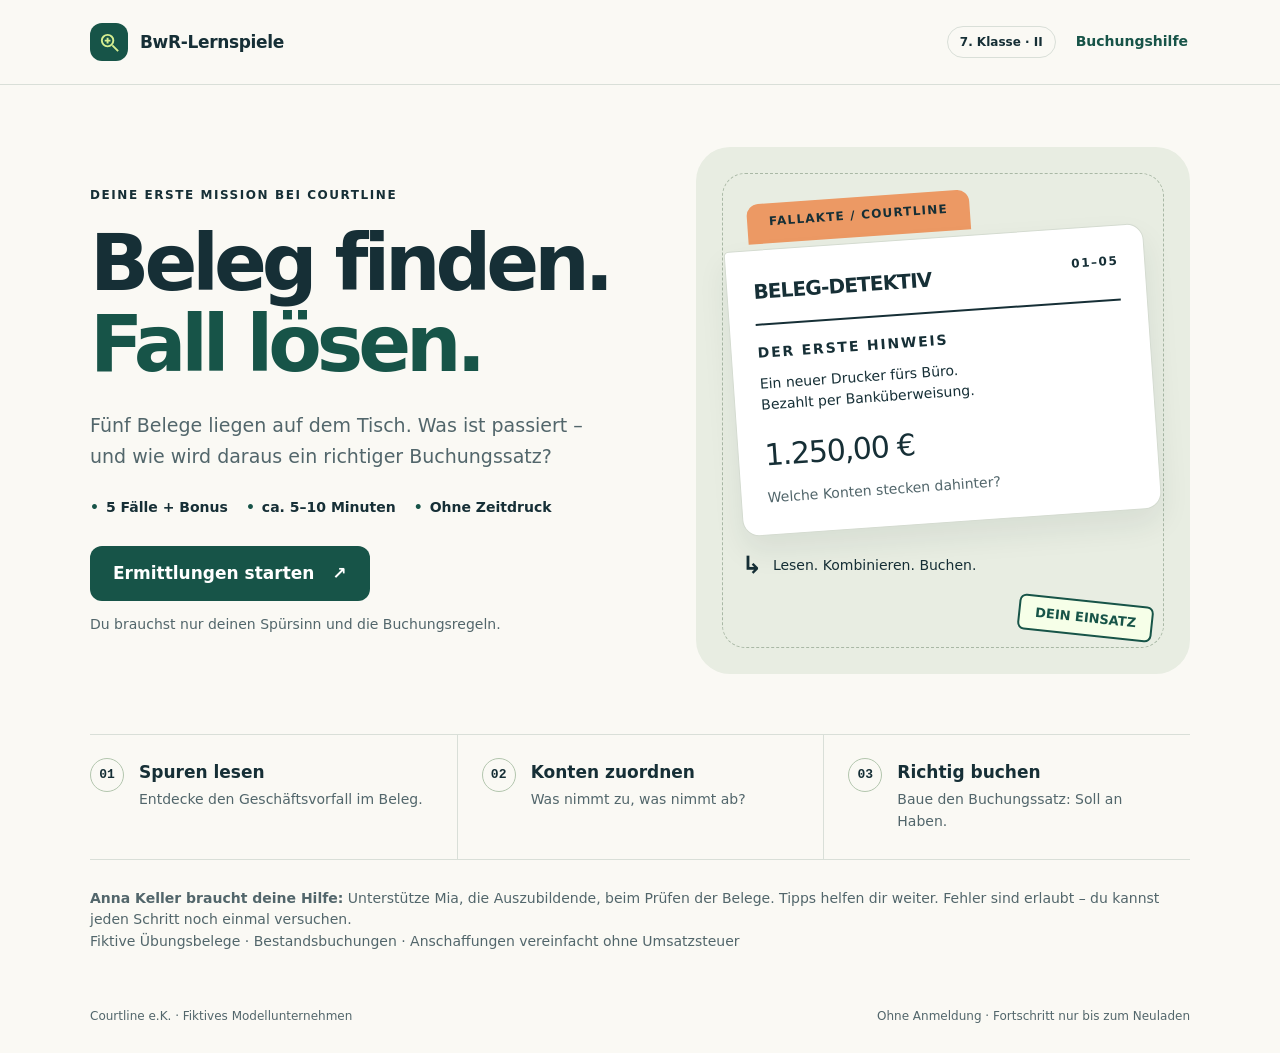
==== index.html @ 63e060c1 "Beleg-Detektiv: erstes interaktives Lernspiel ergänzen Fünf beleggestützte Bestandsbuchungen für BwR" ====
<!doctype html>
<html lang="de">
<head>
<meta charset="utf-8"><meta name="viewport" content="width=device-width, initial-scale=1">
<meta name="description" content="Beleg-Detektiv: ein interaktives Lernspiel zu Belegen und Bestandsbuchungen für BwR 7 (II).">
<title>Beleg-Detektiv · BwR-Lernspiele</title>
<style>
:root{--ink:#162f36;--muted:#52666b;--paper:#faf9f4;--line:#d9dfd8;--green:#175448;--lime:#d7ef91;--orange:#ec9964;--white:#fff;--red:#9d3528;--radius:22px}
*{box-sizing:border-box}body{margin:0;background:var(--paper);color:var(--ink);font:17px/1.55 system-ui,-apple-system,BlinkMacSystemFont,"Segoe UI",sans-serif}button,input,select{font:inherit}button,a,input,select,summary{touch-action:manipulation}button{cursor:pointer}button:disabled{cursor:default}a{color:var(--green)}button:focus-visible,a:focus-visible,input:focus-visible,select:focus-visible,summary:focus-visible{outline:3px solid #a65b19;outline-offset:4px}h1,h2,h3,p{margin:0}h1{font-size:clamp(42px,6.4vw,78px);line-height:1.04;letter-spacing:-.065em;font-weight:800}h2{font-size:clamp(26px,3vw,37px);line-height:1.18;letter-spacing:-.035em}h3{font-size:20px;line-height:1.3}small,.small{font-size:14px}.muted{color:var(--muted)}.eyebrow{font-size:12px;font-weight:800;letter-spacing:.13em;text-transform:uppercase}.wrap{max-width:1160px;margin:auto;padding:0 30px}.top{border-bottom:1px solid var(--line)}.nav{min-height:84px;display:flex;align-items:center;justify-content:space-between;gap:16px}.brand{display:flex;align-items:center;gap:12px;font-weight:800;letter-spacing:-.02em}.icon{display:inline-grid;place-items:center;width:38px;height:38px;border-radius:12px;background:var(--green);color:var(--lime)}.icon svg{width:23px;height:23px}.nav-right{display:flex;align-items:center;gap:18px}.tag{font-size:12px;font-weight:750;border:1px solid var(--line);border-radius:99px;padding:6px 12px;white-space:nowrap}.textbtn{border:0;background:none;color:var(--green);padding:8px 2px;font-weight:700;font-size:14px}.hero{display:grid;grid-template-columns:1.08fr 1fr;gap:72px;align-items:center;padding-top:62px;padding-bottom:45px}.hero h1{margin:18px 0 25px}.hero h1 span{color:var(--green)}.lead{font-size:19px;max-width:510px;color:var(--muted);line-height:1.65}.badges{display:flex;gap:18px;flex-wrap:wrap;margin:25px 0;font-size:14px;font-weight:700}.badges span:before{content:'•';color:var(--green);margin-right:7px}.primary,.secondary{border:0;border-radius:12px;padding:14px 23px;font-weight:750;min-height:50px;display:inline-flex;gap:18px;align-items:center;justify-content:center;text-decoration:none}.primary{background:var(--green);color:white}.primary:hover{background:#103f36}.secondary{background:#e9eee7;color:var(--ink)}.secondary:hover{background:#dde5d9}.primary:disabled{opacity:.5}.hero .primary{margin:2px 0 13px}.stage-art{background:#e8ede2;border-radius:34px;min-height:445px;position:relative;padding:50px 37px 38px;isolation:isolate}.stage-art:before{content:'';position:absolute;inset:26px;border:1px dashed #a9b8a5;border-radius:23px;z-index:-1}.folder-label{display:inline-block;background:var(--orange);padding:9px 22px 12px;border-radius:12px 12px 0 0;font-size:12px;font-weight:800;letter-spacing:.1em;transform:rotate(-4deg);margin-left:14px}.sample{background:white;padding:26px;border:1px solid #d4dbd0;border-radius:5px 17px 17px 17px;box-shadow:0 15px 30px #16372d14;transform:rotate(-4deg)}.sample-head{display:flex;justify-content:space-between;border-bottom:2px solid var(--ink);padding-bottom:16px;margin-bottom:17px}.sample-head b{font-size:20px;letter-spacing:-.04em}.sample p{font-size:14px}.sample .money{font-size:30px;letter-spacing:-.04em;margin:16px 0 8px}.stamp{border:2px solid var(--green);color:var(--green);display:inline-block;padding:6px 15px;border-radius:7px;font-size:13px;font-weight:800;transform:rotate(6deg);background:#f6ffe8;position:relative;display:table;margin:16px 0 0 auto}.mini-note{display:flex;gap:11px;align-items:center;margin-top:24px;padding-left:9px;font-size:14px}.mini-note strong{font-size:24px}.steps-overview{display:grid;grid-template-columns:repeat(3,1fr);border-top:1px solid var(--line);border-bottom:1px solid var(--line);margin:15px 0 28px}.overview-item{padding:23px 22px 26px 0;display:flex;gap:15px}.overview-item+.overview-item{border-left:1px solid var(--line);padding-left:24px}.number{font:700 13px/32px ui-monospace,monospace;border:1px solid #b3c6ae;width:34px;height:34px;text-align:center;border-radius:50%;flex-shrink:0}.overview-item h3{font-size:17px;margin:3px 0 6px}.overview-item p{font-size:14px;color:var(--muted)}.intro-note{margin-bottom:32px;font-size:14px;color:var(--muted)}footer{padding:22px 0 28px;color:var(--muted);font-size:12px}footer .wrap{display:flex;justify-content:space-between;gap:15px;flex-wrap:wrap}.game-top{display:flex;justify-content:space-between;gap:20px;align-items:center;margin-top:29px}.game-top h1{font-size:30px;letter-spacing:-.04em}.points{font-weight:800;font-size:14px;background:var(--lime);padding:9px 16px;border-radius:99px;white-space:nowrap}.progress{display:flex;gap:7px;margin:18px 0 27px}.progress span{height:5px;background:#dce3d8;flex:1;border-radius:10px}.progress .done{background:var(--green)}.progress .current{background:#96b24e}.workspace{display:grid;grid-template-columns:.9fr 1.1fr;gap:34px;align-items:start}.evidence{background:#e9ede5;border-radius:var(--radius);padding:23px}.evidence-top{display:flex;align-items:center;justify-content:space-between;margin-bottom:18px}.paper{background:white;box-shadow:0 5px 18px #17372d09;border:1px solid #d8ded3;border-radius:3px;padding:25px}.doc-brand{font-size:19px;font-weight:850;letter-spacing:-.025em}.doc-kind{margin-top:4px;font-size:12px;color:var(--muted);text-transform:uppercase;letter-spacing:.1em}.doc-line{height:2px;background:var(--ink);margin:20px 0}.doc-meta{display:flex;justify-content:space-between;gap:15px;font-size:12px;color:var(--muted);margin-bottom:18px}.doc-address{font-size:13px;line-height:1.6;margin-bottom:22px}.doc-body{font-size:15px}.doc-body strong{display:block;margin-bottom:8px}.doc-note{font-size:13px;margin-top:15px;padding:11px 12px;background:#f0f4eb;border-left:3px solid #91ac68}.doc-total{border-top:1px solid var(--line);margin-top:25px;padding-top:18px;display:flex;align-items:center;justify-content:space-between;gap:15px}.doc-total strong{font-size:26px;letter-spacing:-.035em;white-space:nowrap}.doc-bottom{font-size:11px;color:var(--muted);margin-top:24px}.evidence-foot{display:flex;align-items:start;gap:10px;font-size:13px;margin-top:16px;color:var(--muted)}.case-title{margin:12px 0 23px}.case-title p{margin-top:10px;color:var(--muted);font-size:15px}.stepper{display:flex;gap:10px;align-items:center;font-size:12px;color:var(--muted)}.stepper span{display:flex;align-items:center;gap:6px}.stepper b{width:23px;height:23px;line-height:23px;text-align:center;background:#e4e9e0;border-radius:50%}.stepper .active{color:var(--green);font-weight:800}.stepper .active b{background:var(--green);color:white}.stepper i{height:1px;flex:1;background:var(--line)}fieldset{border:0;padding:0;margin:0;min-width:0}legend{font-size:16px;font-weight:750;margin:0 0 15px;padding:0;width:100%}.choice{display:flex;gap:12px;align-items:center;padding:15px 16px;border:1px solid #c8d3ca;border-radius:12px;margin-bottom:9px;background:#fff;cursor:pointer;font-size:15px;transition:border-color .12s}.choice:has(input:checked){border-color:var(--green);background:#eef6e6;box-shadow:inset 0 0 0 1px var(--green)}input[type=radio],input[type=checkbox]{accent-color:var(--green);width:19px;height:19px;flex-shrink:0;margin:0}.account-grid{display:grid;grid-template-columns:1fr 1fr;gap:8px}.account-grid .choice{margin:0;align-items:start;padding:12px;font-size:13px}.account-grid .choice input{margin-top:2px}.account-grid .choice strong{display:block;font-size:14px}.changes{margin-top:17px;display:grid;gap:10px}.change-row{display:flex;align-items:center;justify-content:space-between;gap:12px;background:#edf1e8;border-radius:10px;padding:12px;font-size:14px}.change-row label{font-weight:700}.change-row select{max-width:170px}.field select,.change-row select,.field input{border:1px solid #adbbb0;border-radius:9px;padding:12px;background:#fff;color:var(--ink);width:100%;font-size:15px;min-height:48px}.booking{display:grid;grid-template-columns:1fr;gap:12px}.field label{display:block;font-size:13px;font-weight:750;margin-bottom:7px}.an{font-weight:800;color:var(--green);font-size:14px}.amount-input{position:relative}.amount-input input{padding-right:40px}.amount-input span{position:absolute;right:16px;top:10px}.hint{background:#fff5de;border-left:3px solid #c99a39;padding:13px 15px;font-size:14px;border-radius:6px;margin-top:12px}.feedback{margin:15px 0 0;padding:14px 16px;border-radius:12px;font-size:14px}.feedback.good{background:#e8f2df;color:#234a25}.feedback.bad{background:#ffede7;color:#802d21}.actions{margin:19px 0 12px;display:flex;gap:12px;align-items:center;flex-wrap:wrap}.action-note{font-size:12px;color:var(--muted);margin-top:7px}.solution{background:white;border:1px solid var(--line);border-radius:16px;padding:20px;margin-top:18px}.solution h3{font-size:17px;margin-bottom:12px}.booking-answer{font-size:16px;font-weight:800;padding:12px;background:#eef4e7;border-radius:8px;overflow-wrap:anywhere}.taccounts{display:grid;grid-template-columns:1fr 1fr;gap:18px;margin-top:19px}.taccount{font-size:12px}.taccount header{font-size:13px;font-weight:800;text-align:center;border-bottom:2px solid var(--ink);padding-bottom:8px}.tcols{display:grid;grid-template-columns:1fr 1fr}.tcols>div{padding:7px 5px;min-height:70px}.tcols>div+div{border-left:1px solid var(--ink)}.tcols b{font-size:11px;display:block;margin-bottom:6px}.tcols .entry{font-size:11px;color:var(--green);font-weight:700;line-height:1.7}.case-reason{font-size:14px;margin-top:15px}.bonus{max-width:760px;margin:45px auto;background:white;padding:35px;border-radius:22px;border:1px solid var(--line)}.bonus h2{margin:15px 0}.message{padding:20px;background:#edf3e5;border-radius:16px;margin:23px 0}.message strong{display:block;margin-bottom:8px}.bonus p{color:var(--muted)}.results{max-width:850px;margin:38px auto}.result-head{background:var(--green);color:white;border-radius:25px;padding:35px;display:grid;grid-template-columns:1fr auto;gap:20px;align-items:center}.result-head .eyebrow{color:var(--lime)}.result-head h2{margin:12px 0}.result-head p{color:#d7e4da;font-size:15px;max-width:490px}.score-big{font-size:64px;line-height:1;font-weight:800;letter-spacing:-.06em;color:var(--lime);text-align:center}.score-big small{font-size:14px;color:white;display:block;letter-spacing:0;margin-top:12px;font-weight:500}.result-summary{display:grid;grid-template-columns:repeat(3,1fr);gap:12px;margin:16px 0 26px}.stat{padding:18px;background:#edf1e7;border-radius:14px}.stat strong{display:block;font-size:25px}.stat span{font-size:13px;color:var(--muted)}.review{background:white;border:1px solid var(--line);border-radius:13px;margin-bottom:10px;overflow:hidden}.review summary{cursor:pointer;padding:16px 18px;font-weight:750;font-size:15px}.review-body{padding:0 18px 18px;font-size:14px}.review-body .booking-answer{font-size:14px;margin-bottom:12px}.review-body p{margin-top:9px}.result-actions{display:flex;gap:12px;flex-wrap:wrap;margin-top:24px}dialog{border:1px solid var(--line);border-radius:22px;padding:28px;max-width:620px;width:calc(100% - 32px);max-height:85vh;overflow:auto;color:var(--ink);background:var(--paper)}dialog::backdrop{background:#102f36a3}dialog header{display:flex;justify-content:space-between;gap:20px;align-items:center;margin-bottom:20px}dialog h2{font-size:25px}dialog p,dialog ul{font-size:15px;margin:14px 0}dialog table{width:100%;border-collapse:collapse;font-size:14px;margin:18px 0}dialog th,dialog td{padding:10px 8px;border-bottom:1px solid var(--line);text-align:left}.close{border:1px solid var(--line);background:white;border-radius:50%;width:36px;height:36px;font-size:23px;flex-shrink:0}.screen-reader{position:absolute;width:1px;height:1px;overflow:hidden;clip-path:inset(50%)}[hidden]{display:none!important}main:focus{outline:0}.fade{animation:appear .2s ease-out}@keyframes appear{from{opacity:.3;transform:translateY(5px)}to{opacity:1;transform:translateY(0)}}
@media(max-width:900px){.hero{gap:30px}.workspace{gap:22px;grid-template-columns:.85fr 1fr}.paper{padding:19px}.evidence{padding:17px}.account-grid{grid-template-columns:1fr}.stage-art{padding:45px 23px 30px}.taccounts{gap:10px}}
@media(max-width:680px){body{font-size:16px}.wrap{padding:0 18px}.nav{min-height:72px}.nav-right{gap:12px}.nav .tag{display:none}.hero{display:flex;flex-direction:column;gap:30px;padding-top:32px;padding-bottom:25px;align-items:stretch}.hero h1{font-size:54px}.lead{font-size:17px}.stage-art{min-height:350px;padding:26px 30px 35px}.sample{padding:20px}.mini-note{margin-top:16px}.steps-overview{grid-template-columns:1fr}.overview-item,.overview-item+.overview-item{padding:17px 0;border-left:0}.overview-item+.overview-item{border-top:1px solid var(--line)}.workspace{grid-template-columns:1fr;gap:24px}.game-top h1{font-size:25px}.points{font-size:12px;padding:8px 12px}.evidence{padding:17px}.paper{padding:22px}.doc-address{margin-bottom:15px}.doc-line{margin:14px 0}.doc-total{margin-top:17px}.doc-bottom{margin-top:16px}.doc-total strong{font-size:24px}.account-grid{grid-template-columns:1fr 1fr}.change-row{flex-direction:column;align-items:stretch}.change-row select{max-width:none}.result-head{padding:25px;grid-template-columns:1fr}.score-big{text-align:left;font-size:54px}.result-summary{gap:7px}.stat{padding:12px}.stat strong{font-size:21px}.stat span{font-size:12px}.bonus{padding:23px;margin:27px auto}.game-top{margin-top:22px}.taccounts{gap:15px}.tcols .entry{font-size:10px}.stepper{font-size:11px}.actions .primary{flex:1}.result-actions>*{width:100%}.overview-item p{max-width:400px}}
@media(prefers-reduced-motion:reduce){*{animation:none!important;transition:none!important;scroll-behavior:auto!important}}
.task{min-width:0}.account-grid{grid-template-columns:repeat(2,minmax(0,1fr))}.choice span{min-width:0;overflow-wrap:anywhere;hyphens:auto}@media(min-width:681px) and (max-width:900px){.account-grid{grid-template-columns:1fr}}
</style>
</head>
<body>
<header class="top"><div class="wrap nav"><div class="brand"><span class="icon" aria-hidden="true"><svg viewBox="0 0 24 24" fill="none" stroke="currentColor" stroke-width="2"><circle cx="10" cy="10" r="6"/><path d="m15 15 6 6M7 10h6M10 7v6"/></svg></span>BwR-Lernspiele</div><div class="nav-right"><span class="tag">7. Klasse · II</span><button class="textbtn" id="help">Buchungshilfe</button></div></div></header>
<main id="app" class="wrap" tabindex="-1"></main>
<footer><div class="wrap"><span>Courtline e.K. · Fiktives Modellunternehmen</span><span>Ohne Anmeldung · Fortschritt nur bis zum Neuladen</span></div></footer>
<dialog id="help-dialog" aria-labelledby="help-title"><header><h2 id="help-title">Deine Buchungshilfe</h2><button class="close" data-close aria-label="Buchungshilfe schließen">×</button></header><p><strong>Erst den Beleg lesen, dann buchen.</strong> Was verändert sich bei Courtline? Wähle die Konten und bestimme ihre Zu- oder Abnahme.</p><table><thead><tr><th>Kontoart</th><th>Zunahme</th><th>Abnahme</th></tr></thead><tbody><tr><td>Aktives Bestandskonto<br><small>z. B. Bank, Kasse, Büromaschinen</small></td><td>Soll</td><td>Haben</td></tr><tr><td>Passives Bestandskonto<br><small>z. B. Verbindlichkeiten</small></td><td>Haben</td><td>Soll</td></tr></tbody></table><p>Der Buchungssatz lautet immer: <strong>Sollkonto an Habenkonto, Betrag.</strong> Jeder Betrag wird auf zwei Konten erfasst: einmal im Soll und einmal im Haben.</p><p><strong>Schon gebuchte Rechnung?</strong> Bei ihrer Bezahlung wird eine Forderung oder Verbindlichkeit ausgeglichen. Der ursprüngliche Kauf oder Verkauf wird nicht noch einmal gebucht.</p><p class="small">Hier übst du Bestandsbuchungen. Umsatzsteuer bleibt bei Anschaffungen ausdrücklich unberücksichtigt; bestehende Rechnungen gelten als bereits gebucht. Alle Belege und Geschäftsfälle sind fiktiv. Es werden keine Gebühren, Zinsen oder Preisnachlässe berücksichtigt.</p><p class="small"><strong>Punkte:</strong> Pro Schritt gibt es 2 Punkte beim ersten richtigen Versuch, 1 Punkt nach einer falschen Antwort oder einem Fall-Tipp und 0 Punkte bei „Lösung zeigen“. Die allgemeine Buchungshilfe kostet keine Punkte. Maximal: 32 Punkte inklusive Bonus. Es gibt keinen Zeitdruck.</p></dialog>
<dialog id="restart-dialog" aria-labelledby="restart-title"><header><h2 id="restart-title">Neu beginnen?</h2><button class="close" data-close aria-label="Dialog schließen">×</button></header><p>Dein aktueller Fortschritt wird zurückgesetzt.</p><div class="actions"><button class="primary" id="confirm-restart">Ja, neu starten</button><button class="secondary" data-close>Weiterspielen</button></div></dialog>
<noscript><p class="wrap">Bitte aktiviere JavaScript, um den Beleg-Detektiv zu spielen.</p></noscript>
<script>
'use strict';
const accounts=[
 {id:'0860',short:'BM',name:'Büromaschinen',type:'active'},
 {id:'0870',short:'BGA',name:'Büromöbel und Geschäftsausstattung',type:'active'},
 {id:'2400',short:'FO',name:'Forderungen aus Lieferungen und Leistungen',type:'active'},
 {id:'2800',short:'BK',name:'Bank',type:'active'},
 {id:'2880',short:'KA',name:'Kasse',type:'active'},
 {id:'4250',short:'LBKV',name:'Langfristige Bankverbindlichkeiten',type:'passive'},
 {id:'4400',short:'VE',name:'Verbindlichkeiten aus Lieferungen und Leistungen',type:'passive'}
];
const cases=[
 {id:1,title:'Ein neuer Drucker',kind:'Rechnung mit Zahlungsbestätigung',issuer:'Bürotechnik Nordbogen',number:'ER-101',date:'05.10.20XX',body:'1 Multifunktionsdrucker für das Büro',note:'Heute geliefert und sofort per Banküberweisung bezahlt. Rechnung und Zahlung sind noch nicht gebucht.',total:'Rechnungsbetrag',amount:125000,options:['Courtline kauft einen Drucker und bezahlt sofort über die Bank.','Courtline kauft einen Drucker auf Ziel; die Zahlung steht noch aus.','Courtline verkauft einen Drucker und erhält eine Bankgutschrift.'],correct:0,debit:'0860',credit:'2800',changes:{'0860':'up','2800':'down'},hints:['Wer erhält den Drucker? Lies auch die Zahlungsbestätigung.','Der Drucker gehört zu den Büromaschinen. Durch die Überweisung wird das Bankguthaben kleiner.','Beide Konten sind aktiv: Der Zugang steht im Soll, der Abgang im Haben.'],reason:'Die Büromaschinen nehmen zu (aktives Konto → Soll). Das Bankguthaben nimmt ab (aktives Konto → Haben).',context:'Dieser Fall vereinfacht den Kauf: Umsatzsteuer wird nicht berücksichtigt.'},
 {id:2,title:'Bargeld zur Bank',kind:'Einzahlungsbeleg',issuer:'CleverBank · Nürnberg',number:'EB-102',date:'06.10.20XX',body:'Bareinzahlung auf das Geschäftskonto von Courtline e.K.',note:'Das Geld stammt aus der betrieblichen Kasse. Die Bank bestätigt die Gutschrift auf dem Geschäftskonto.',total:'Einzahlung',amount:60000,options:['Courtline hebt Geld vom Bankkonto ab und legt es in die Kasse.','Courtline zahlt Geld aus der Kasse auf das Bankkonto ein.','Ein Kunde bezahlt seine Rechnung in bar.'],correct:1,debit:'2800',credit:'2880',changes:{'2800':'up','2880':'down'},hints:['Woher kommt das Bargeld, und wohin fließt es?','Bank und Kasse sind betroffen. Das Geld verlässt die Kasse und kommt auf dem Bankkonto an.','Bank und Kasse sind aktive Konten. Buche die Zunahme im Soll und die Abnahme im Haben.'],reason:'Das Bankguthaben nimmt zu (Soll), der Kassenbestand nimmt ab (Haben). Das Geld bleibt im Unternehmen; es wechselt nur den Ort.',context:'Die Kasse enthält vor der Einzahlung genügend Bargeld.'},
 {id:3,title:'Ein Kunde bezahlt',kind:'Kontoauszug · einzelner Umsatz',issuer:'CleverBank · Nürnberg',number:'BA-103',date:'07.10.20XX',body:'Gutschrift von Racketclub Wiesengrund',note:'Verwendungszweck: Ausgleich der Rechnung AR-88 für selbst hergestellte Schläger. Die Ausgangsrechnung wurde bereits vollständig gebucht.',total:'Gutschrift',amount:150000,options:['Courtline kauft neue Schläger beim Racketclub.','Courtline erhält einen neuen Kredit von der Bank.','Der Racketclub begleicht eine offene Rechnung per Überweisung.'],correct:2,debit:'2800',credit:'2400',changes:{'2800':'up','2400':'down'},hints:['Achte auf „Gutschrift“ und „Ausgleich der Rechnung“.','Der Kunde schuldet Courtline nach der Zahlung weniger Geld. Zugleich steigt das Bankguthaben.','Die Forderung ist ein aktives Konto. Ihre Abnahme gehört ins Haben.'],reason:'Das Bankguthaben steigt (Soll), die Forderung gegenüber dem Kunden sinkt (Haben). Der Verkauf ist bereits gebucht; jetzt wird nur die Forderung ausgeglichen.',context:'Keine erneute Verkaufsbuchung: Die Ausgangsrechnung ist schon erfasst.'},
 {id:4,title:'Die offene Lieferantenrechnung',kind:'Kontoauszug · einzelner Umsatz',issuer:'CleverBank · Nürnberg',number:'BA-104',date:'08.10.20XX',body:'Überweisung an Büromöbel Hainblick',note:'Verwendungszweck: vollständiger Ausgleich der Rechnung ER-72 für Büromöbel. Die Eingangsrechnung wurde bereits vollständig gebucht.',total:'Belastung',amount:120000,options:['Courtline bezahlt eine bereits gebuchte Lieferantenrechnung.','Courtline erhält Geld von einem Kunden.','Courtline erfasst den Kauf der Büromöbel zum ersten Mal.'],correct:0,debit:'4400',credit:'2800',changes:{'4400':'down','2800':'down'},hints:['Ist die Rechnung noch zu buchen oder nur noch zu bezahlen?','Die Schulden beim Lieferanten und das Bankguthaben werden kleiner. Die Möbel sind bereits erfasst.','Verbindlichkeiten sind passiv: Eine Abnahme steht im Soll. Die Bankabnahme steht im Haben.'],reason:'Die Verbindlichkeiten gegenüber dem Lieferanten sinken (passives Konto → Soll). Das Bankguthaben sinkt ebenfalls (aktives Konto → Haben).',context:'Keine erneute Anschaffung: Gebucht wird ausschließlich die Zahlung.'},
 {id:5,title:'Geld für die Zukunft',kind:'Kontoauszug mit Kreditvermerk',issuer:'CleverBank · Nürnberg',number:'BA-105',date:'09.10.20XX',body:'Gutschrift aus einem neuen Bankkredit',note:'Der Kredit wird heute auf das Geschäftskonto ausgezahlt. Vereinbarte Laufzeit: 6 Jahre. Keine Gebühren oder Zinsen in diesem Geschäftsvorfall.',total:'Kreditauszahlung',amount:1000000,options:['Courtline zahlt einen langfristigen Kredit zurück.','Courtline erhält einen langfristigen Kredit auf das Bankkonto.','Ein Kunde begleicht eine offene Rechnung.'],correct:1,debit:'2800',credit:'4250',changes:{'2800':'up','4250':'up'},hints:['Kommt das Geld auf das Geschäftskonto oder verlässt es das Konto? Wie lang läuft der Kredit?','Das Bankguthaben steigt. Gleichzeitig entsteht eine langfristige Schuld gegenüber der Bank.','Die Bank ist aktiv, die Kreditverbindlichkeit passiv. Wo wird jeweils eine Zunahme gebucht?'],reason:'Das Bankguthaben steigt (aktives Konto → Soll). Die langfristigen Bankverbindlichkeiten steigen (passives Konto → Haben). Ein Kredit ist kein Umsatzerlös.',context:'6 Jahre Laufzeit: langfristige Bankverbindlichkeit.'}
];
const app=document.getElementById('app');
let state;
function fresh(ids=cases.map(c=>c.id),review=false){return {ids,review,index:0,step:0,points:0,results:[],chosen:null,selected:[],changes:{},debit:'',credit:'',amount:'',assisted:false,errors:0,stepPoints:[],hint:false,solved:false,revealed:false,message:'',tone:'',bonus:false,bonusChoice:null,bonusDone:false,bonusPoints:0};}
state=fresh();
const money=cents=>(cents/100).toLocaleString('de-DE',{minimumFractionDigits:2,maximumFractionDigits:2})+' €';
const acct=id=>accounts.find(a=>a.id===id);
const label=id=>acct(id).id+' '+acct(id).short;
const current=()=>cases.find(c=>c.id===state.ids[state.index]);
const escape=s=>String(s).replace(/[&<>"']/g,c=>({'&':'&amp;','<':'&lt;','>':'&gt;','"':'&quot;',"'":'&#39;'}[c]));
function parseAmount(raw){const s=raw.trim().replace(/\s/g,'').replace(/€$/,'');if(!/^(?:\d+|\d{1,3}(?:\.\d{3})+)(?:,\d{1,2})?$/.test(s))return null;const [whole,dec='']=s.replace(/\./g,'').split(',');return Number(whole)*100+Number(dec.padEnd(2,'0'));}
function focusMain(){app.focus({preventScroll:true});window.scrollTo({top:0,behavior:'instant'});}
function announce(text,tone){state.message=text;state.tone=tone;const box=document.getElementById('feedback');box.className='feedback '+tone;box.hidden=false;box.textContent=text;}
function intro(){app.innerHTML=`<section class="hero fade"><div><p class="eyebrow">Deine erste Mission bei Courtline</p><h1>Beleg finden.<br><span>Fall lösen.</span></h1><p class="lead">Fünf Belege liegen auf dem Tisch. Was ist passiert – und wie wird daraus ein richtiger Buchungssatz?</p><div class="badges"><span>5 Fälle + Bonus</span><span>ca. 5–10 Minuten</span><span>Ohne Zeitdruck</span></div><button class="primary" id="start">Ermittlungen starten <span aria-hidden="true">↗</span></button><p class="small muted">Du brauchst nur deinen Spürsinn und die Buchungsregeln.</p></div><div class="stage-art" aria-label="Eine Belegmappe mit fünf Fällen"><div class="folder-label">FALLAKTE / COURTLINE</div><div class="sample"><div class="sample-head"><b>BELEG-DETEKTIV</b><span class="eyebrow">01–05</span></div><p class="eyebrow">Der erste Hinweis</p><p style="margin-top:9px">Ein neuer Drucker fürs Büro.<br>Bezahlt per Banküberweisung.</p><p class="money">1.250,00 €</p><p class="muted">Welche Konten stecken dahinter?</p></div><div class="mini-note"><strong aria-hidden="true">↳</strong><span>Lesen. Kombinieren. Buchen.</span></div><span class="stamp">DEIN EINSATZ</span></div></section><section class="steps-overview" aria-label="So funktioniert das Spiel"><div class="overview-item"><span class="number">01</span><div><h3>Spuren lesen</h3><p>Entdecke den Geschäftsvorfall im Beleg.</p></div></div><div class="overview-item"><span class="number">02</span><div><h3>Konten zuordnen</h3><p>Was nimmt zu, was nimmt ab?</p></div></div><div class="overview-item"><span class="number">03</span><div><h3>Richtig buchen</h3><p>Baue den Buchungssatz: Soll an Haben.</p></div></div></section><p class="intro-note"><strong>Anna Keller braucht deine Hilfe:</strong> Unterstütze Mia, die Auszubildende, beim Prüfen der Belege. Tipps helfen dir weiter. Fehler sind erlaubt – du kannst jeden Schritt noch einmal versuchen.<br><span class="small">Fiktive Übungsbelege · Bestandsbuchungen · Anschaffungen vereinfacht ohne Umsatzsteuer</span></p>`;document.getElementById('start').onclick=()=>{state=fresh();renderGame();focusMain();};}
function evidence(c){return `<aside class="evidence"><div class="evidence-top"><span class="eyebrow">Beweisstück ${String(c.id).padStart(2,'0')}</span><span class="small muted">Fiktiver Übungsbeleg</span></div><article class="paper"><div class="doc-brand">${c.issuer}</div><div class="doc-kind">${c.kind}</div><div class="doc-line"></div><div class="doc-meta"><span>Beleg ${c.number}</span><span>${c.date}</span></div><div class="doc-address"><strong>Courtline e.K.</strong><br>Matchpoint-Allee 12<br>90513 Zirndorf</div><div class="doc-body"><strong>${c.body}</strong></div><div class="doc-note">${c.note}</div><div class="doc-total"><span class="small">${c.total}</span><strong>${money(c.amount)}</strong></div><p class="doc-bottom">Didaktisch vereinfachter Beleg. Umsatzsteuer bleibt bei Anschaffungen unberücksichtigt.</p></article><div class="evidence-foot"><span aria-hidden="true">↳</span><span>${c.context}</span></div></aside>`;}
function choices(c){return `<fieldset><legend>Welcher Geschäftsvorfall passt zum Beleg?</legend>${c.options.map((s,i)=>`<label class="choice"><input type="radio" name="event" value="${i}" ${state.chosen===i?'checked':''} ${state.solved?'disabled':''}><span>${s}</span></label>`).join('')}</fieldset>`;}
function selectAccounts(){return `<fieldset><legend>Wähle genau zwei betroffene Konten.</legend><div class="account-grid">${accounts.map(a=>`<label class="choice"><input type="checkbox" name="account" value="${a.id}" ${state.selected.includes(a.id)?'checked':''} ${state.solved?'disabled':''}><span><strong>${a.id} ${a.short}</strong>${a.name}</span></label>`).join('')}</div><div id="changes" class="changes">${changesHTML()}</div></fieldset>`;}
function changesHTML(){return state.selected.map(id=>`<div class="change-row"><label for="change-${id}">${label(id)}: Bestand</label><select id="change-${id}" data-change="${id}" ${state.solved?'disabled':''}><option value="">Bitte wählen</option><option value="up" ${state.changes[id]==='up'?'selected':''}>nimmt zu ↑</option><option value="down" ${state.changes[id]==='down'?'selected':''}>nimmt ab ↓</option></select></div>`).join('');}
function options(value){return `<option value="">Konto auswählen</option>`+accounts.map(a=>`<option value="${a.id}" ${a.id===value?'selected':''}>${a.id} ${a.short} · ${a.name}</option>`).join('');}
function booking(){return `<fieldset><legend>Setze Konto, Gegenkonto und Betrag ein.</legend><div class="booking"><div class="field"><label for="debit">Sollkonto</label><select id="debit" ${state.solved?'disabled':''}>${options(state.debit)}</select></div><div class="an">an</div><div class="field"><label for="credit">Habenkonto</label><select id="credit" ${state.solved?'disabled':''}>${options(state.credit)}</select></div><div class="field"><label for="amount">Betrag in Euro</label><div class="amount-input"><input id="amount" inputmode="decimal" autocomplete="off" placeholder="z. B. 1.250,00" value="${escape(state.amount)}" ${state.solved?'disabled':''}><span aria-hidden="true">€</span></div></div></div></fieldset>`;}
function accountView(id,side,c,other){return `<div class="taccount"><header>${label(id)}</header><div class="tcols"><div><b>Soll</b>${side==='debit'?`<span class="entry">${c.number} · ${acct(other).short}<br>${money(c.amount)}</span>`:''}</div><div><b>Haben</b>${side==='credit'?`<span class="entry">${c.number} · ${acct(other).short}<br>${money(c.amount)}</span>`:''}</div></div></div>`;}
function solution(c){return `<section class="solution"><h3>So steht es in den Konten</h3><p class="booking-answer">${label(c.debit)} an ${label(c.credit)} · ${money(c.amount)}</p><div class="taccounts">${accountView(c.debit,'debit',c,c.credit)}${accountView(c.credit,'credit',c,c.debit)}</div><p class="case-reason">${c.reason}</p><p class="small muted" style="margin-top:10px">Jeder Betrag einmal im Soll und einmal im Haben. Der Belegverweis macht die Buchung nachvollziehbar.</p></section>`;}
function renderGame(){const c=current();const names=['Beleg lesen','Konten finden','Buchung bilden'];app.innerHTML=`<div class="fade"><div class="game-top"><div><p class="eyebrow">${state.review?'Wiederholungsrunde':'Beleg-Detektiv'} · Fall ${state.index+1} von ${state.ids.length}</p><h1>Deine Ermittlungen</h1></div><div class="points">${state.points} ${state.points===1?'Punkt':'Punkte'}</div></div><div class="progress" aria-label="Fall ${state.index+1} von ${state.ids.length}">${state.ids.map((_,i)=>`<span class="${i<state.index?'done':i===state.index?'current':''}"></span>`).join('')}</div><div class="workspace">${evidence(c)}<section class="task"><div class="stepper" aria-label="Schritt ${state.step+1} von 3">${names.map((n,i)=>`${i?'<i aria-hidden="true"></i>':''}<span class="${i===state.step?'active':''}" ${i===state.step?'aria-current="step"':''}><b>${i+1}</b>${n}</span>`).join('')}</div><div class="case-title"><h2>${c.title}</h2><p>${['Lies den Beleg genau. Achte besonders auf den Anlass und die Zahlungsrichtung.','Überlege für beide Konten: Was passiert mit ihrem Bestand?','Übertrage deine Überlegungen in einen Buchungssatz.'][state.step]}</p></div><form id="answer-form">${state.step===0?choices(c):state.step===1?selectAccounts():booking()}<div id="feedback" role="status" aria-live="polite" class="feedback ${state.tone}" ${state.message?'':'hidden'}>${state.message}</div>${state.hint?`<div class="hint"><strong>Dein Hinweis:</strong> ${c.hints[state.step]}</div>`:''}${state.solved&&state.step===2?solution(c):''}<div class="actions">${state.solved?`<button type="button" class="primary" id="next">${state.step<2?'Nächster Schritt':state.index<state.ids.length-1?'Nächster Fall':state.review?'Zur Auswertung':'Zum Bonusfall'} <span aria-hidden="true">→</span></button>`:`<button type="submit" class="primary">Antwort prüfen <span aria-hidden="true">→</span></button><button type="button" class="textbtn" id="hint">${state.hint?'Hinweis gelesen':'Tipp erhalten'}</button>${state.errors>=2?'<button type="button" class="textbtn" id="reveal">Lösung zeigen</button>':''}`}</div>${!state.solved?`<p class="action-note">${state.assisted?'Noch 1 Punkt möglich.':'2 Punkte beim ersten richtigen Versuch · mit Fall-Tipp 1 Punkt'}</p>`:''}</form></section></div><div style="margin:26px 0 0"><button class="textbtn" id="restart">Neu beginnen</button></div></div>`;bindGame();}
function bindChanges(){document.querySelectorAll('[data-change]').forEach(el=>el.onchange=()=>{state.changes[el.dataset.change]=el.value;});}
function bindGame(){document.getElementById('restart').onclick=()=>document.getElementById('restart-dialog').showModal();if(state.solved){document.getElementById('next').onclick=next;return;}
document.querySelectorAll('[name=event]').forEach(el=>el.onchange=()=>state.chosen=Number(el.value));
document.querySelectorAll('[name=account]').forEach(el=>el.onchange=()=>{if(el.checked){if(state.selected.length===2){el.checked=false;announce('Zwei Konten genügen. Entferne zuerst ein ausgewähltes Konto, wenn du wechseln möchtest.','bad');return;}state.selected.push(el.value);}else{state.selected=state.selected.filter(x=>x!==el.value);delete state.changes[el.value];}document.getElementById('changes').innerHTML=changesHTML();bindChanges();});bindChanges();
for(const field of ['debit','credit','amount']){const el=document.getElementById(field);if(el)el.oninput=()=>state[field]=el.value;}
document.getElementById('answer-form').onsubmit=e=>{e.preventDefault();check();};document.getElementById('hint').onclick=()=>{state.hint=true;state.assisted=true;renderGame();};const reveal=document.getElementById('reveal');if(reveal)reveal.onclick=()=>complete(true);}
function check(){const c=current();let correct=false;if(state.step===0){if(state.chosen===null){announce('Wähle zuerst einen Geschäftsvorfall aus.','bad');return;}correct=state.chosen===c.correct;}else if(state.step===1){if(state.selected.length!==2||state.selected.some(id=>!state.changes[id])){announce('Wähle zwei Konten und bei beiden eine Bestandsveränderung.','bad');return;}correct=state.selected.every(id=>c.changes[id]===state.changes[id]);}else{const amount=parseAmount(state.amount);if(!state.debit||!state.credit||amount===null||amount<=0){announce('Wähle Soll- und Habenkonto und gib einen positiven Betrag ein, z. B. 1.250,00.','bad');return;}correct=state.debit===c.debit&&state.credit===c.credit&&amount===c.amount;}
if(correct){complete(false);return;}state.errors++;state.assisted=true;state.message=['Noch nicht ganz. Lies noch einmal: Wer kauft, wer zahlt und in welche Richtung fließt das Geld?','Prüfe Konten und Veränderungen. Geht es um Vermögen oder um Schulden? Ist eine Rechnung schon gebucht?','Prüfe die Reihenfolge Soll an Haben und den Betrag auf dem Beleg. Nutze bei Bedarf die Buchungshilfe.'][state.step];state.tone='bad';renderGame();}
function complete(revealed){const c=current();const pts=revealed?0:state.assisted?1:2;state.points+=pts;state.stepPoints.push(pts);state.solved=true;state.revealed=revealed;if(revealed){state.chosen=c.correct;state.selected=[c.debit,c.credit];state.changes={...c.changes};state.debit=c.debit;state.credit=c.credit;state.amount=money(c.amount).replace(' €','');}else if(state.step===2){state.amount=money(c.amount).replace(' €','');}state.message=(revealed?'Lösung aufgedeckt. Schau dir die richtige Zuordnung genau an.':'Richtig kombiniert!')+` +${pts} ${pts===1?'Punkt':'Punkte'}.`;state.tone='good';renderGame();document.getElementById('next').focus({preventScroll:true});}
function resetStep(){Object.assign(state,{chosen:null,selected:[],changes:{},debit:'',credit:'',amount:'',assisted:false,errors:0,hint:false,solved:false,revealed:false,message:'',tone:''});}
function next(){if(state.step<2){state.step++;resetStep();renderGame();}else{state.results.push({id:current().id,points:[...state.stepPoints]});if(state.index<state.ids.length-1){state.index++;state.step=0;state.stepPoints=[];resetStep();renderGame();}else if(state.review){results();}else{state.bonus=true;resetStep();bonus();}}focusMain();}
const bonusOptions=['Ich schätze den Betrag und buche sofort.','Ich lasse den Beleg beschaffen oder den Vorgang nachvollziehbar belegen und buche erst dann.','Ich lasse den Geschäftsvorfall dauerhaft weg.'];
function bonus(){app.innerHTML=`<section class="bonus fade"><p class="eyebrow">Bonusfall · Grundsätze ordnungsmäßiger Buchführung</p><h2>Ein Beleg fehlt.</h2><p>Fünf Fälle sind gelöst. Dann kommt noch eine Nachricht von Mia.</p><div class="message"><strong>Mia Schuster · Auszubildende</strong>„Es soll noch etwas bezahlt worden sein. Ich finde aber keinen Beleg dazu. Soll ich einfach irgendeinen Betrag buchen?“<br><small class="muted">Fiktive Nachricht</small></div><form id="bonus-form"><fieldset><legend>Wie gehst du richtig vor?</legend>${bonusOptions.map((s,i)=>`<label class="choice"><input type="radio" name="bonus" value="${i}" ${state.bonusChoice===i?'checked':''} ${state.bonusDone?'disabled':''}><span>${s}</span></label>`).join('')}</fieldset><div id="feedback" role="status" aria-live="polite" class="feedback ${state.tone}" ${state.message?'':'hidden'}>${state.message}</div>${state.bonusDone?'<div class="hint"><strong>Keine Buchung ohne Beleg.</strong> Der Vorgang muss nachvollziehbar belegt sein. Fehlende Unterlagen werden geklärt, nicht durch erfundene Beträge ersetzt.</div>':''}<div class="actions">${state.bonusDone?'<button type="button" class="primary" id="finish">Meine Auswertung →</button>':'<button type="submit" class="primary">Antwort prüfen →</button>'}</div></form></section>`;if(state.bonusDone){document.getElementById('finish').onclick=()=>{results();focusMain();};return;}document.querySelectorAll('[name=bonus]').forEach(el=>el.onchange=()=>state.bonusChoice=Number(el.value));document.getElementById('bonus-form').onsubmit=e=>{e.preventDefault();if(state.bonusChoice===null){announce('Wähle zuerst eine Antwort aus.','bad');return;}if(state.bonusChoice===1){state.bonusPoints=state.assisted?1:2;state.points+=state.bonusPoints;state.bonusDone=true;state.message=`Richtig! +${state.bonusPoints} ${state.bonusPoints===1?'Punkt':'Punkte'}.`;state.tone='good';bonus();document.getElementById('finish').focus();}else{state.assisted=true;announce('Denke an die Nachvollziehbarkeit: Weder ein erfundener Betrag noch das Weglassen des Vorgangs ist eine Lösung.','bad');}};}
function results(){const weak=state.results.filter(r=>r.points.some(p=>p<2)).map(r=>r.id);const max=state.ids.length*6+(state.review?0:2);const full=state.results.filter(r=>r.points.every(p=>p===2)).length;const score=state.points;app.innerHTML=`<section class="results fade"><div class="result-head"><div><p class="eyebrow">${state.review?'Wiederholungsrunde beendet':'Fallakte abgeschlossen'}</p><h2>${score===max?'Stark ermittelt!':'Mission geschafft!'}</h2><p>Du hast ${state.ids.length} ${state.ids.length===1?'Beleg':'Belege'} untersucht und die passenden Buchungen erarbeitet. ${weak.length?'Schau dir die Fälle mit Hilfebedarf noch einmal an.':'Du hast alle Fälle ohne Fall-Tipp oder falsche Antwort gelöst.'}</p></div><div class="score-big">${score}<small>von ${max} Punkten</small></div></div><div class="result-summary"><div class="stat"><strong>${state.ids.length}</strong><span>${state.ids.length===1?'Fall bearbeitet':'Fälle bearbeitet'}</span></div><div class="stat"><strong>${full}</strong><span>ohne Hilfe gelöst</span></div><div class="stat"><strong>${weak.length}</strong><span>zum Wiederholen</span></div></div><h3 style="margin-bottom:15px">Deine Fallakte zum Nachlesen</h3>${state.results.map(r=>{const c=cases.find(x=>x.id===r.id);return `<details class="review"><summary>Fall ${c.id}: ${c.title} · ${r.points.reduce((a,b)=>a+b,0)}/6 Punkte</summary><div class="review-body"><p class="booking-answer">${label(c.debit)} an ${label(c.credit)} · ${money(c.amount)}</p><p>${c.reason}</p><p class="muted">Beleg lesen: ${r.points[0]}/2 · Konten finden: ${r.points[1]}/2 · Buchung bilden: ${r.points[2]}/2</p></div></details>`;}).join('')}${!state.review?`<details class="review"><summary>Bonus: Keine Buchung ohne Beleg · ${state.bonusPoints}/2 Punkte</summary><div class="review-body">Fehlende Unterlagen beschaffen oder den Vorgang nachvollziehbar belegen. Erst dann buchen.</div></details>`:''}<div class="result-actions">${weak.length?'<button class="primary" id="retry">Schwierige Fälle wiederholen ↗</button>':''}<button class="${weak.length?'secondary':'primary'}" id="again">Alle Fälle neu spielen</button><button class="textbtn" id="home">Zur Startseite</button></div><p class="small muted" style="margin-top:18px">Wiederholungen starten eine eigene Punkterunde. Dein Ergebnis wird nicht gespeichert oder übertragen.</p></section>`;const retry=document.getElementById('retry');if(retry)retry.onclick=()=>{state=fresh(weak,true);renderGame();focusMain();};document.getElementById('again').onclick=()=>{state=fresh();renderGame();focusMain();};document.getElementById('home').onclick=()=>{state=fresh();intro();focusMain();};}
document.getElementById('help').onclick=()=>document.getElementById('help-dialog').showModal();document.querySelectorAll('[data-close]').forEach(el=>el.onclick=()=>el.closest('dialog').close());document.getElementById('confirm-restart').onclick=()=>{document.getElementById('restart-dialog').close();state=fresh();intro();focusMain();};intro();
</script>
</body>
</html>
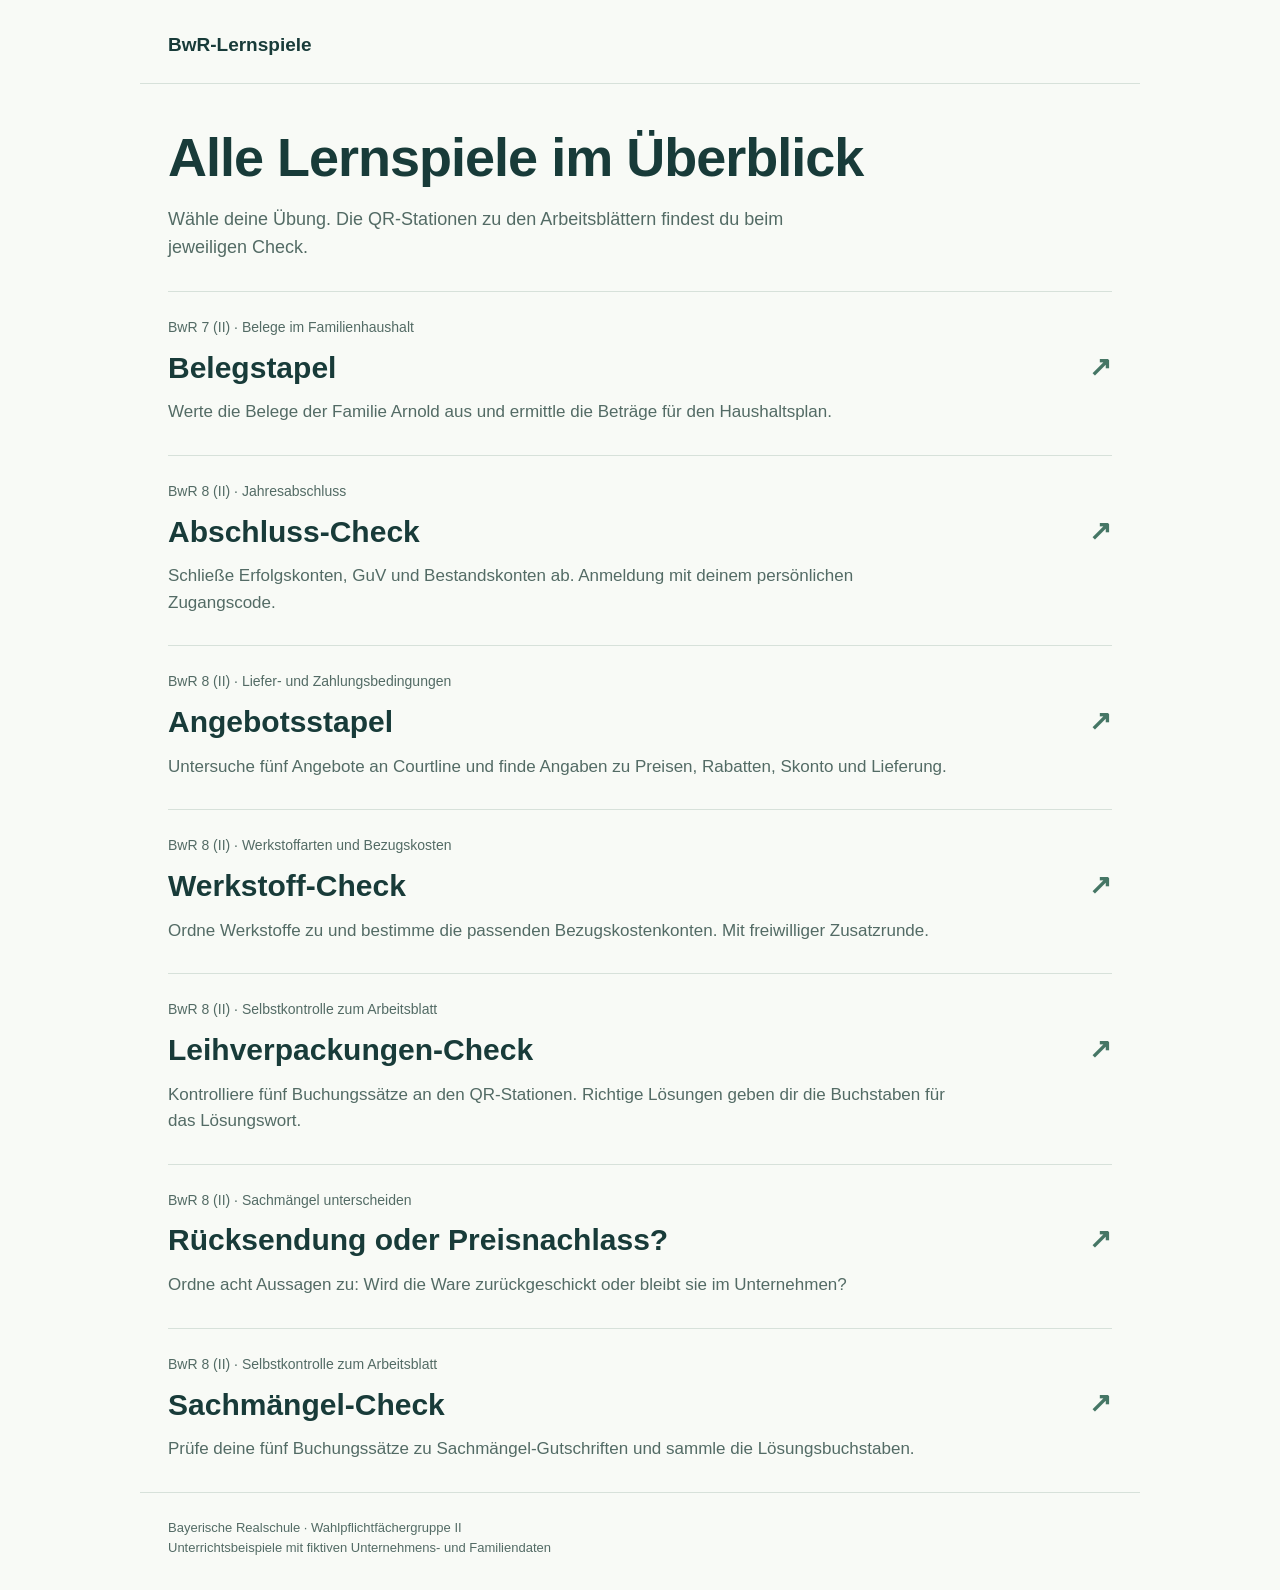
==== commit 147fcedd: "Replace Beleg-Detektiv with learning game overview" ====
--- a/index.html
+++ b/index.html
@@ -1,80 +1,5 @@
 <!doctype html>
-<html lang="de">
-<head>
-<meta charset="utf-8"><meta name="viewport" content="width=device-width, initial-scale=1">
-<meta name="description" content="Beleg-Detektiv: ein interaktives Lernspiel zu Belegen und Bestandsbuchungen für BwR 7 (II).">
-<title>Beleg-Detektiv · BwR-Lernspiele</title>
+<html lang="de"><head><meta charset="utf-8"><meta name="viewport" content="width=device-width,initial-scale=1"><meta name="description" content="Alle BwR-Lernspiele im Überblick: Belege, Jahresabschluss, Einkauf, Werkstoffe, Leihverpackungen und Sachmängel."><meta name="theme-color" content="#183b39"><title>BwR-Lernspiele · Übersicht</title>
 <style>
-:root{--ink:#162f36;--muted:#52666b;--paper:#faf9f4;--line:#d9dfd8;--green:#175448;--lime:#d7ef91;--orange:#ec9964;--white:#fff;--red:#9d3528;--radius:22px}
-*{box-sizing:border-box}body{margin:0;background:var(--paper);color:var(--ink);font:17px/1.55 system-ui,-apple-system,BlinkMacSystemFont,"Segoe UI",sans-serif}button,input,select{font:inherit}button,a,input,select,summary{touch-action:manipulation}button{cursor:pointer}button:disabled{cursor:default}a{color:var(--green)}button:focus-visible,a:focus-visible,input:focus-visible,select:focus-visible,summary:focus-visible{outline:3px solid #a65b19;outline-offset:4px}h1,h2,h3,p{margin:0}h1{font-size:clamp(42px,6.4vw,78px);line-height:1.04;letter-spacing:-.065em;font-weight:800}h2{font-size:clamp(26px,3vw,37px);line-height:1.18;letter-spacing:-.035em}h3{font-size:20px;line-height:1.3}small,.small{font-size:14px}.muted{color:var(--muted)}.eyebrow{font-size:12px;font-weight:800;letter-spacing:.13em;text-transform:uppercase}.wrap{max-width:1160px;margin:auto;padding:0 30px}.top{border-bottom:1px solid var(--line)}.nav{min-height:84px;display:flex;align-items:center;justify-content:space-between;gap:16px}.brand{display:flex;align-items:center;gap:12px;font-weight:800;letter-spacing:-.02em}.icon{display:inline-grid;place-items:center;width:38px;height:38px;border-radius:12px;background:var(--green);color:var(--lime)}.icon svg{width:23px;height:23px}.nav-right{display:flex;align-items:center;gap:18px}.tag{font-size:12px;font-weight:750;border:1px solid var(--line);border-radius:99px;padding:6px 12px;white-space:nowrap}.textbtn{border:0;background:none;color:var(--green);padding:8px 2px;font-weight:700;font-size:14px}.hero{display:grid;grid-template-columns:1.08fr 1fr;gap:72px;align-items:center;padding-top:62px;padding-bottom:45px}.hero h1{margin:18px 0 25px}.hero h1 span{color:var(--green)}.lead{font-size:19px;max-width:510px;color:var(--muted);line-height:1.65}.badges{display:flex;gap:18px;flex-wrap:wrap;margin:25px 0;font-size:14px;font-weight:700}.badges span:before{content:'•';color:var(--green);margin-right:7px}.primary,.secondary{border:0;border-radius:12px;padding:14px 23px;font-weight:750;min-height:50px;display:inline-flex;gap:18px;align-items:center;justify-content:center;text-decoration:none}.primary{background:var(--green);color:white}.primary:hover{background:#103f36}.secondary{background:#e9eee7;color:var(--ink)}.secondary:hover{background:#dde5d9}.primary:disabled{opacity:.5}.hero .primary{margin:2px 0 13px}.stage-art{background:#e8ede2;border-radius:34px;min-height:445px;position:relative;padding:50px 37px 38px;isolation:isolate}.stage-art:before{content:'';position:absolute;inset:26px;border:1px dashed #a9b8a5;border-radius:23px;z-index:-1}.folder-label{display:inline-block;background:var(--orange);padding:9px 22px 12px;border-radius:12px 12px 0 0;font-size:12px;font-weight:800;letter-spacing:.1em;transform:rotate(-4deg);margin-left:14px}.sample{background:white;padding:26px;border:1px solid #d4dbd0;border-radius:5px 17px 17px 17px;box-shadow:0 15px 30px #16372d14;transform:rotate(-4deg)}.sample-head{display:flex;justify-content:space-between;border-bottom:2px solid var(--ink);padding-bottom:16px;margin-bottom:17px}.sample-head b{font-size:20px;letter-spacing:-.04em}.sample p{font-size:14px}.sample .money{font-size:30px;letter-spacing:-.04em;margin:16px 0 8px}.stamp{border:2px solid var(--green);color:var(--green);display:inline-block;padding:6px 15px;border-radius:7px;font-size:13px;font-weight:800;transform:rotate(6deg);background:#f6ffe8;position:relative;display:table;margin:16px 0 0 auto}.mini-note{display:flex;gap:11px;align-items:center;margin-top:24px;padding-left:9px;font-size:14px}.mini-note strong{font-size:24px}.steps-overview{display:grid;grid-template-columns:repeat(3,1fr);border-top:1px solid var(--line);border-bottom:1px solid var(--line);margin:15px 0 28px}.overview-item{padding:23px 22px 26px 0;display:flex;gap:15px}.overview-item+.overview-item{border-left:1px solid var(--line);padding-left:24px}.number{font:700 13px/32px ui-monospace,monospace;border:1px solid #b3c6ae;width:34px;height:34px;text-align:center;border-radius:50%;flex-shrink:0}.overview-item h3{font-size:17px;margin:3px 0 6px}.overview-item p{font-size:14px;color:var(--muted)}.intro-note{margin-bottom:32px;font-size:14px;color:var(--muted)}footer{padding:22px 0 28px;color:var(--muted);font-size:12px}footer .wrap{display:flex;justify-content:space-between;gap:15px;flex-wrap:wrap}.game-top{display:flex;justify-content:space-between;gap:20px;align-items:center;margin-top:29px}.game-top h1{font-size:30px;letter-spacing:-.04em}.points{font-weight:800;font-size:14px;background:var(--lime);padding:9px 16px;border-radius:99px;white-space:nowrap}.progress{display:flex;gap:7px;margin:18px 0 27px}.progress span{height:5px;background:#dce3d8;flex:1;border-radius:10px}.progress .done{background:var(--green)}.progress .current{background:#96b24e}.workspace{display:grid;grid-template-columns:.9fr 1.1fr;gap:34px;align-items:start}.evidence{background:#e9ede5;border-radius:var(--radius);padding:23px}.evidence-top{display:flex;align-items:center;justify-content:space-between;margin-bottom:18px}.paper{background:white;box-shadow:0 5px 18px #17372d09;border:1px solid #d8ded3;border-radius:3px;padding:25px}.doc-brand{font-size:19px;font-weight:850;letter-spacing:-.025em}.doc-kind{margin-top:4px;font-size:12px;color:var(--muted);text-transform:uppercase;letter-spacing:.1em}.doc-line{height:2px;background:var(--ink);margin:20px 0}.doc-meta{display:flex;justify-content:space-between;gap:15px;font-size:12px;color:var(--muted);margin-bottom:18px}.doc-address{font-size:13px;line-height:1.6;margin-bottom:22px}.doc-body{font-size:15px}.doc-body strong{display:block;margin-bottom:8px}.doc-note{font-size:13px;margin-top:15px;padding:11px 12px;background:#f0f4eb;border-left:3px solid #91ac68}.doc-total{border-top:1px solid var(--line);margin-top:25px;padding-top:18px;display:flex;align-items:center;justify-content:space-between;gap:15px}.doc-total strong{font-size:26px;letter-spacing:-.035em;white-space:nowrap}.doc-bottom{font-size:11px;color:var(--muted);margin-top:24px}.evidence-foot{display:flex;align-items:start;gap:10px;font-size:13px;margin-top:16px;color:var(--muted)}.case-title{margin:12px 0 23px}.case-title p{margin-top:10px;color:var(--muted);font-size:15px}.stepper{display:flex;gap:10px;align-items:center;font-size:12px;color:var(--muted)}.stepper span{display:flex;align-items:center;gap:6px}.stepper b{width:23px;height:23px;line-height:23px;text-align:center;background:#e4e9e0;border-radius:50%}.stepper .active{color:var(--green);font-weight:800}.stepper .active b{background:var(--green);color:white}.stepper i{height:1px;flex:1;background:var(--line)}fieldset{border:0;padding:0;margin:0;min-width:0}legend{font-size:16px;font-weight:750;margin:0 0 15px;padding:0;width:100%}.choice{display:flex;gap:12px;align-items:center;padding:15px 16px;border:1px solid #c8d3ca;border-radius:12px;margin-bottom:9px;background:#fff;cursor:pointer;font-size:15px;transition:border-color .12s}.choice:has(input:checked){border-color:var(--green);background:#eef6e6;box-shadow:inset 0 0 0 1px var(--green)}input[type=radio],input[type=checkbox]{accent-color:var(--green);width:19px;height:19px;flex-shrink:0;margin:0}.account-grid{display:grid;grid-template-columns:1fr 1fr;gap:8px}.account-grid .choice{margin:0;align-items:start;padding:12px;font-size:13px}.account-grid .choice input{margin-top:2px}.account-grid .choice strong{display:block;font-size:14px}.changes{margin-top:17px;display:grid;gap:10px}.change-row{display:flex;align-items:center;justify-content:space-between;gap:12px;background:#edf1e8;border-radius:10px;padding:12px;font-size:14px}.change-row label{font-weight:700}.change-row select{max-width:170px}.field select,.change-row select,.field input{border:1px solid #adbbb0;border-radius:9px;padding:12px;background:#fff;color:var(--ink);width:100%;font-size:15px;min-height:48px}.booking{display:grid;grid-template-columns:1fr;gap:12px}.field label{display:block;font-size:13px;font-weight:750;margin-bottom:7px}.an{font-weight:800;color:var(--green);font-size:14px}.amount-input{position:relative}.amount-input input{padding-right:40px}.amount-input span{position:absolute;right:16px;top:10px}.hint{background:#fff5de;border-left:3px solid #c99a39;padding:13px 15px;font-size:14px;border-radius:6px;margin-top:12px}.feedback{margin:15px 0 0;padding:14px 16px;border-radius:12px;font-size:14px}.feedback.good{background:#e8f2df;color:#234a25}.feedback.bad{background:#ffede7;color:#802d21}.actions{margin:19px 0 12px;display:flex;gap:12px;align-items:center;flex-wrap:wrap}.action-note{font-size:12px;color:var(--muted);margin-top:7px}.solution{background:white;border:1px solid var(--line);border-radius:16px;padding:20px;margin-top:18px}.solution h3{font-size:17px;margin-bottom:12px}.booking-answer{font-size:16px;font-weight:800;padding:12px;background:#eef4e7;border-radius:8px;overflow-wrap:anywhere}.taccounts{display:grid;grid-template-columns:1fr 1fr;gap:18px;margin-top:19px}.taccount{font-size:12px}.taccount header{font-size:13px;font-weight:800;text-align:center;border-bottom:2px solid var(--ink);padding-bottom:8px}.tcols{display:grid;grid-template-columns:1fr 1fr}.tcols>div{padding:7px 5px;min-height:70px}.tcols>div+div{border-left:1px solid var(--ink)}.tcols b{font-size:11px;display:block;margin-bottom:6px}.tcols .entry{font-size:11px;color:var(--green);font-weight:700;line-height:1.7}.case-reason{font-size:14px;margin-top:15px}.bonus{max-width:760px;margin:45px auto;background:white;padding:35px;border-radius:22px;border:1px solid var(--line)}.bonus h2{margin:15px 0}.message{padding:20px;background:#edf3e5;border-radius:16px;margin:23px 0}.message strong{display:block;margin-bottom:8px}.bonus p{color:var(--muted)}.results{max-width:850px;margin:38px auto}.result-head{background:var(--green);color:white;border-radius:25px;padding:35px;display:grid;grid-template-columns:1fr auto;gap:20px;align-items:center}.result-head .eyebrow{color:var(--lime)}.result-head h2{margin:12px 0}.result-head p{color:#d7e4da;font-size:15px;max-width:490px}.score-big{font-size:64px;line-height:1;font-weight:800;letter-spacing:-.06em;color:var(--lime);text-align:center}.score-big small{font-size:14px;color:white;display:block;letter-spacing:0;margin-top:12px;font-weight:500}.result-summary{display:grid;grid-template-columns:repeat(3,1fr);gap:12px;margin:16px 0 26px}.stat{padding:18px;background:#edf1e7;border-radius:14px}.stat strong{display:block;font-size:25px}.stat span{font-size:13px;color:var(--muted)}.review{background:white;border:1px solid var(--line);border-radius:13px;margin-bottom:10px;overflow:hidden}.review summary{cursor:pointer;padding:16px 18px;font-weight:750;font-size:15px}.review-body{padding:0 18px 18px;font-size:14px}.review-body .booking-answer{font-size:14px;margin-bottom:12px}.review-body p{margin-top:9px}.result-actions{display:flex;gap:12px;flex-wrap:wrap;margin-top:24px}dialog{border:1px solid var(--line);border-radius:22px;padding:28px;max-width:620px;width:calc(100% - 32px);max-height:85vh;overflow:auto;color:var(--ink);background:var(--paper)}dialog::backdrop{background:#102f36a3}dialog header{display:flex;justify-content:space-between;gap:20px;align-items:center;margin-bottom:20px}dialog h2{font-size:25px}dialog p,dialog ul{font-size:15px;margin:14px 0}dialog table{width:100%;border-collapse:collapse;font-size:14px;margin:18px 0}dialog th,dialog td{padding:10px 8px;border-bottom:1px solid var(--line);text-align:left}.close{border:1px solid var(--line);background:white;border-radius:50%;width:36px;height:36px;font-size:23px;flex-shrink:0}.screen-reader{position:absolute;width:1px;height:1px;overflow:hidden;clip-path:inset(50%)}[hidden]{display:none!important}main:focus{outline:0}.fade{animation:appear .2s ease-out}@keyframes appear{from{opacity:.3;transform:translateY(5px)}to{opacity:1;transform:translateY(0)}}
-@media(max-width:900px){.hero{gap:30px}.workspace{gap:22px;grid-template-columns:.85fr 1fr}.paper{padding:19px}.evidence{padding:17px}.account-grid{grid-template-columns:1fr}.stage-art{padding:45px 23px 30px}.taccounts{gap:10px}}
-@media(max-width:680px){body{font-size:16px}.wrap{padding:0 18px}.nav{min-height:72px}.nav-right{gap:12px}.nav .tag{display:none}.hero{display:flex;flex-direction:column;gap:30px;padding-top:32px;padding-bottom:25px;align-items:stretch}.hero h1{font-size:54px}.lead{font-size:17px}.stage-art{min-height:350px;padding:26px 30px 35px}.sample{padding:20px}.mini-note{margin-top:16px}.steps-overview{grid-template-columns:1fr}.overview-item,.overview-item+.overview-item{padding:17px 0;border-left:0}.overview-item+.overview-item{border-top:1px solid var(--line)}.workspace{grid-template-columns:1fr;gap:24px}.game-top h1{font-size:25px}.points{font-size:12px;padding:8px 12px}.evidence{padding:17px}.paper{padding:22px}.doc-address{margin-bottom:15px}.doc-line{margin:14px 0}.doc-total{margin-top:17px}.doc-bottom{margin-top:16px}.doc-total strong{font-size:24px}.account-grid{grid-template-columns:1fr 1fr}.change-row{flex-direction:column;align-items:stretch}.change-row select{max-width:none}.result-head{padding:25px;grid-template-columns:1fr}.score-big{text-align:left;font-size:54px}.result-summary{gap:7px}.stat{padding:12px}.stat strong{font-size:21px}.stat span{font-size:12px}.bonus{padding:23px;margin:27px auto}.game-top{margin-top:22px}.taccounts{gap:15px}.tcols .entry{font-size:10px}.stepper{font-size:11px}.actions .primary{flex:1}.result-actions>*{width:100%}.overview-item p{max-width:400px}}
-@media(prefers-reduced-motion:reduce){*{animation:none!important;transition:none!important;scroll-behavior:auto!important}}
-.task{min-width:0}.account-grid{grid-template-columns:repeat(2,minmax(0,1fr))}.choice span{min-width:0;overflow-wrap:anywhere;hyphens:auto}@media(min-width:681px) and (max-width:900px){.account-grid{grid-template-columns:1fr}}
-</style>
-</head>
-<body>
-<header class="top"><div class="wrap nav"><div class="brand"><span class="icon" aria-hidden="true"><svg viewBox="0 0 24 24" fill="none" stroke="currentColor" stroke-width="2"><circle cx="10" cy="10" r="6"/><path d="m15 15 6 6M7 10h6M10 7v6"/></svg></span>BwR-Lernspiele</div><div class="nav-right"><span class="tag">7. Klasse · II</span><button class="textbtn" id="help">Buchungshilfe</button></div></div></header>
-<main id="app" class="wrap" tabindex="-1"></main>
-<footer><div class="wrap"><span>Courtline e.K. · Fiktives Modellunternehmen</span><span>Ohne Anmeldung · Fortschritt nur bis zum Neuladen</span></div></footer>
-<dialog id="help-dialog" aria-labelledby="help-title"><header><h2 id="help-title">Deine Buchungshilfe</h2><button class="close" data-close aria-label="Buchungshilfe schließen">×</button></header><p><strong>Erst den Beleg lesen, dann buchen.</strong> Was verändert sich bei Courtline? Wähle die Konten und bestimme ihre Zu- oder Abnahme.</p><table><thead><tr><th>Kontoart</th><th>Zunahme</th><th>Abnahme</th></tr></thead><tbody><tr><td>Aktives Bestandskonto<br><small>z. B. Bank, Kasse, Büromaschinen</small></td><td>Soll</td><td>Haben</td></tr><tr><td>Passives Bestandskonto<br><small>z. B. Verbindlichkeiten</small></td><td>Haben</td><td>Soll</td></tr></tbody></table><p>Der Buchungssatz lautet immer: <strong>Sollkonto an Habenkonto, Betrag.</strong> Jeder Betrag wird auf zwei Konten erfasst: einmal im Soll und einmal im Haben.</p><p><strong>Schon gebuchte Rechnung?</strong> Bei ihrer Bezahlung wird eine Forderung oder Verbindlichkeit ausgeglichen. Der ursprüngliche Kauf oder Verkauf wird nicht noch einmal gebucht.</p><p class="small">Hier übst du Bestandsbuchungen. Umsatzsteuer bleibt bei Anschaffungen ausdrücklich unberücksichtigt; bestehende Rechnungen gelten als bereits gebucht. Alle Belege und Geschäftsfälle sind fiktiv. Es werden keine Gebühren, Zinsen oder Preisnachlässe berücksichtigt.</p><p class="small"><strong>Punkte:</strong> Pro Schritt gibt es 2 Punkte beim ersten richtigen Versuch, 1 Punkt nach einer falschen Antwort oder einem Fall-Tipp und 0 Punkte bei „Lösung zeigen“. Die allgemeine Buchungshilfe kostet keine Punkte. Maximal: 32 Punkte inklusive Bonus. Es gibt keinen Zeitdruck.</p></dialog>
-<dialog id="restart-dialog" aria-labelledby="restart-title"><header><h2 id="restart-title">Neu beginnen?</h2><button class="close" data-close aria-label="Dialog schließen">×</button></header><p>Dein aktueller Fortschritt wird zurückgesetzt.</p><div class="actions"><button class="primary" id="confirm-restart">Ja, neu starten</button><button class="secondary" data-close>Weiterspielen</button></div></dialog>
-<noscript><p class="wrap">Bitte aktiviere JavaScript, um den Beleg-Detektiv zu spielen.</p></noscript>
-<script>
-'use strict';
-const accounts=[
- {id:'0860',short:'BM',name:'Büromaschinen',type:'active'},
- {id:'0870',short:'BGA',name:'Büromöbel und Geschäftsausstattung',type:'active'},
- {id:'2400',short:'FO',name:'Forderungen aus Lieferungen und Leistungen',type:'active'},
- {id:'2800',short:'BK',name:'Bank',type:'active'},
- {id:'2880',short:'KA',name:'Kasse',type:'active'},
- {id:'4250',short:'LBKV',name:'Langfristige Bankverbindlichkeiten',type:'passive'},
- {id:'4400',short:'VE',name:'Verbindlichkeiten aus Lieferungen und Leistungen',type:'passive'}
-];
-const cases=[
- {id:1,title:'Ein neuer Drucker',kind:'Rechnung mit Zahlungsbestätigung',issuer:'Bürotechnik Nordbogen',number:'ER-101',date:'05.10.20XX',body:'1 Multifunktionsdrucker für das Büro',note:'Heute geliefert und sofort per Banküberweisung bezahlt. Rechnung und Zahlung sind noch nicht gebucht.',total:'Rechnungsbetrag',amount:125000,options:['Courtline kauft einen Drucker und bezahlt sofort über die Bank.','Courtline kauft einen Drucker auf Ziel; die Zahlung steht noch aus.','Courtline verkauft einen Drucker und erhält eine Bankgutschrift.'],correct:0,debit:'0860',credit:'2800',changes:{'0860':'up','2800':'down'},hints:['Wer erhält den Drucker? Lies auch die Zahlungsbestätigung.','Der Drucker gehört zu den Büromaschinen. Durch die Überweisung wird das Bankguthaben kleiner.','Beide Konten sind aktiv: Der Zugang steht im Soll, der Abgang im Haben.'],reason:'Die Büromaschinen nehmen zu (aktives Konto → Soll). Das Bankguthaben nimmt ab (aktives Konto → Haben).',context:'Dieser Fall vereinfacht den Kauf: Umsatzsteuer wird nicht berücksichtigt.'},
- {id:2,title:'Bargeld zur Bank',kind:'Einzahlungsbeleg',issuer:'CleverBank · Nürnberg',number:'EB-102',date:'06.10.20XX',body:'Bareinzahlung auf das Geschäftskonto von Courtline e.K.',note:'Das Geld stammt aus der betrieblichen Kasse. Die Bank bestätigt die Gutschrift auf dem Geschäftskonto.',total:'Einzahlung',amount:60000,options:['Courtline hebt Geld vom Bankkonto ab und legt es in die Kasse.','Courtline zahlt Geld aus der Kasse auf das Bankkonto ein.','Ein Kunde bezahlt seine Rechnung in bar.'],correct:1,debit:'2800',credit:'2880',changes:{'2800':'up','2880':'down'},hints:['Woher kommt das Bargeld, und wohin fließt es?','Bank und Kasse sind betroffen. Das Geld verlässt die Kasse und kommt auf dem Bankkonto an.','Bank und Kasse sind aktive Konten. Buche die Zunahme im Soll und die Abnahme im Haben.'],reason:'Das Bankguthaben nimmt zu (Soll), der Kassenbestand nimmt ab (Haben). Das Geld bleibt im Unternehmen; es wechselt nur den Ort.',context:'Die Kasse enthält vor der Einzahlung genügend Bargeld.'},
- {id:3,title:'Ein Kunde bezahlt',kind:'Kontoauszug · einzelner Umsatz',issuer:'CleverBank · Nürnberg',number:'BA-103',date:'07.10.20XX',body:'Gutschrift von Racketclub Wiesengrund',note:'Verwendungszweck: Ausgleich der Rechnung AR-88 für selbst hergestellte Schläger. Die Ausgangsrechnung wurde bereits vollständig gebucht.',total:'Gutschrift',amount:150000,options:['Courtline kauft neue Schläger beim Racketclub.','Courtline erhält einen neuen Kredit von der Bank.','Der Racketclub begleicht eine offene Rechnung per Überweisung.'],correct:2,debit:'2800',credit:'2400',changes:{'2800':'up','2400':'down'},hints:['Achte auf „Gutschrift“ und „Ausgleich der Rechnung“.','Der Kunde schuldet Courtline nach der Zahlung weniger Geld. Zugleich steigt das Bankguthaben.','Die Forderung ist ein aktives Konto. Ihre Abnahme gehört ins Haben.'],reason:'Das Bankguthaben steigt (Soll), die Forderung gegenüber dem Kunden sinkt (Haben). Der Verkauf ist bereits gebucht; jetzt wird nur die Forderung ausgeglichen.',context:'Keine erneute Verkaufsbuchung: Die Ausgangsrechnung ist schon erfasst.'},
- {id:4,title:'Die offene Lieferantenrechnung',kind:'Kontoauszug · einzelner Umsatz',issuer:'CleverBank · Nürnberg',number:'BA-104',date:'08.10.20XX',body:'Überweisung an Büromöbel Hainblick',note:'Verwendungszweck: vollständiger Ausgleich der Rechnung ER-72 für Büromöbel. Die Eingangsrechnung wurde bereits vollständig gebucht.',total:'Belastung',amount:120000,options:['Courtline bezahlt eine bereits gebuchte Lieferantenrechnung.','Courtline erhält Geld von einem Kunden.','Courtline erfasst den Kauf der Büromöbel zum ersten Mal.'],correct:0,debit:'4400',credit:'2800',changes:{'4400':'down','2800':'down'},hints:['Ist die Rechnung noch zu buchen oder nur noch zu bezahlen?','Die Schulden beim Lieferanten und das Bankguthaben werden kleiner. Die Möbel sind bereits erfasst.','Verbindlichkeiten sind passiv: Eine Abnahme steht im Soll. Die Bankabnahme steht im Haben.'],reason:'Die Verbindlichkeiten gegenüber dem Lieferanten sinken (passives Konto → Soll). Das Bankguthaben sinkt ebenfalls (aktives Konto → Haben).',context:'Keine erneute Anschaffung: Gebucht wird ausschließlich die Zahlung.'},
- {id:5,title:'Geld für die Zukunft',kind:'Kontoauszug mit Kreditvermerk',issuer:'CleverBank · Nürnberg',number:'BA-105',date:'09.10.20XX',body:'Gutschrift aus einem neuen Bankkredit',note:'Der Kredit wird heute auf das Geschäftskonto ausgezahlt. Vereinbarte Laufzeit: 6 Jahre. Keine Gebühren oder Zinsen in diesem Geschäftsvorfall.',total:'Kreditauszahlung',amount:1000000,options:['Courtline zahlt einen langfristigen Kredit zurück.','Courtline erhält einen langfristigen Kredit auf das Bankkonto.','Ein Kunde begleicht eine offene Rechnung.'],correct:1,debit:'2800',credit:'4250',changes:{'2800':'up','4250':'up'},hints:['Kommt das Geld auf das Geschäftskonto oder verlässt es das Konto? Wie lang läuft der Kredit?','Das Bankguthaben steigt. Gleichzeitig entsteht eine langfristige Schuld gegenüber der Bank.','Die Bank ist aktiv, die Kreditverbindlichkeit passiv. Wo wird jeweils eine Zunahme gebucht?'],reason:'Das Bankguthaben steigt (aktives Konto → Soll). Die langfristigen Bankverbindlichkeiten steigen (passives Konto → Haben). Ein Kredit ist kein Umsatzerlös.',context:'6 Jahre Laufzeit: langfristige Bankverbindlichkeit.'}
-];
-const app=document.getElementById('app');
-let state;
-function fresh(ids=cases.map(c=>c.id),review=false){return {ids,review,index:0,step:0,points:0,results:[],chosen:null,selected:[],changes:{},debit:'',credit:'',amount:'',assisted:false,errors:0,stepPoints:[],hint:false,solved:false,revealed:false,message:'',tone:'',bonus:false,bonusChoice:null,bonusDone:false,bonusPoints:0};}
-state=fresh();
-const money=cents=>(cents/100).toLocaleString('de-DE',{minimumFractionDigits:2,maximumFractionDigits:2})+' €';
-const acct=id=>accounts.find(a=>a.id===id);
-const label=id=>acct(id).id+' '+acct(id).short;
-const current=()=>cases.find(c=>c.id===state.ids[state.index]);
-const escape=s=>String(s).replace(/[&<>"']/g,c=>({'&':'&amp;','<':'&lt;','>':'&gt;','"':'&quot;',"'":'&#39;'}[c]));
-function parseAmount(raw){const s=raw.trim().replace(/\s/g,'').replace(/€$/,'');if(!/^(?:\d+|\d{1,3}(?:\.\d{3})+)(?:,\d{1,2})?$/.test(s))return null;const [whole,dec='']=s.replace(/\./g,'').split(',');return Number(whole)*100+Number(dec.padEnd(2,'0'));}
-function focusMain(){app.focus({preventScroll:true});window.scrollTo({top:0,behavior:'instant'});}
-function announce(text,tone){state.message=text;state.tone=tone;const box=document.getElementById('feedback');box.className='feedback '+tone;box.hidden=false;box.textContent=text;}
-function intro(){app.innerHTML=`<section class="hero fade"><div><p class="eyebrow">Deine erste Mission bei Courtline</p><h1>Beleg finden.<br><span>Fall lösen.</span></h1><p class="lead">Fünf Belege liegen auf dem Tisch. Was ist passiert – und wie wird daraus ein richtiger Buchungssatz?</p><div class="badges"><span>5 Fälle + Bonus</span><span>ca. 5–10 Minuten</span><span>Ohne Zeitdruck</span></div><button class="primary" id="start">Ermittlungen starten <span aria-hidden="true">↗</span></button><p class="small muted">Du brauchst nur deinen Spürsinn und die Buchungsregeln.</p></div><div class="stage-art" aria-label="Eine Belegmappe mit fünf Fällen"><div class="folder-label">FALLAKTE / COURTLINE</div><div class="sample"><div class="sample-head"><b>BELEG-DETEKTIV</b><span class="eyebrow">01–05</span></div><p class="eyebrow">Der erste Hinweis</p><p style="margin-top:9px">Ein neuer Drucker fürs Büro.<br>Bezahlt per Banküberweisung.</p><p class="money">1.250,00 €</p><p class="muted">Welche Konten stecken dahinter?</p></div><div class="mini-note"><strong aria-hidden="true">↳</strong><span>Lesen. Kombinieren. Buchen.</span></div><span class="stamp">DEIN EINSATZ</span></div></section><section class="steps-overview" aria-label="So funktioniert das Spiel"><div class="overview-item"><span class="number">01</span><div><h3>Spuren lesen</h3><p>Entdecke den Geschäftsvorfall im Beleg.</p></div></div><div class="overview-item"><span class="number">02</span><div><h3>Konten zuordnen</h3><p>Was nimmt zu, was nimmt ab?</p></div></div><div class="overview-item"><span class="number">03</span><div><h3>Richtig buchen</h3><p>Baue den Buchungssatz: Soll an Haben.</p></div></div></section><p class="intro-note"><strong>Anna Keller braucht deine Hilfe:</strong> Unterstütze Mia, die Auszubildende, beim Prüfen der Belege. Tipps helfen dir weiter. Fehler sind erlaubt – du kannst jeden Schritt noch einmal versuchen.<br><span class="small">Fiktive Übungsbelege · Bestandsbuchungen · Anschaffungen vereinfacht ohne Umsatzsteuer</span></p>`;document.getElementById('start').onclick=()=>{state=fresh();renderGame();focusMain();};}
-function evidence(c){return `<aside class="evidence"><div class="evidence-top"><span class="eyebrow">Beweisstück ${String(c.id).padStart(2,'0')}</span><span class="small muted">Fiktiver Übungsbeleg</span></div><article class="paper"><div class="doc-brand">${c.issuer}</div><div class="doc-kind">${c.kind}</div><div class="doc-line"></div><div class="doc-meta"><span>Beleg ${c.number}</span><span>${c.date}</span></div><div class="doc-address"><strong>Courtline e.K.</strong><br>Matchpoint-Allee 12<br>90513 Zirndorf</div><div class="doc-body"><strong>${c.body}</strong></div><div class="doc-note">${c.note}</div><div class="doc-total"><span class="small">${c.total}</span><strong>${money(c.amount)}</strong></div><p class="doc-bottom">Didaktisch vereinfachter Beleg. Umsatzsteuer bleibt bei Anschaffungen unberücksichtigt.</p></article><div class="evidence-foot"><span aria-hidden="true">↳</span><span>${c.context}</span></div></aside>`;}
-function choices(c){return `<fieldset><legend>Welcher Geschäftsvorfall passt zum Beleg?</legend>${c.options.map((s,i)=>`<label class="choice"><input type="radio" name="event" value="${i}" ${state.chosen===i?'checked':''} ${state.solved?'disabled':''}><span>${s}</span></label>`).join('')}</fieldset>`;}
-function selectAccounts(){return `<fieldset><legend>Wähle genau zwei betroffene Konten.</legend><div class="account-grid">${accounts.map(a=>`<label class="choice"><input type="checkbox" name="account" value="${a.id}" ${state.selected.includes(a.id)?'checked':''} ${state.solved?'disabled':''}><span><strong>${a.id} ${a.short}</strong>${a.name}</span></label>`).join('')}</div><div id="changes" class="changes">${changesHTML()}</div></fieldset>`;}
-function changesHTML(){return state.selected.map(id=>`<div class="change-row"><label for="change-${id}">${label(id)}: Bestand</label><select id="change-${id}" data-change="${id}" ${state.solved?'disabled':''}><option value="">Bitte wählen</option><option value="up" ${state.changes[id]==='up'?'selected':''}>nimmt zu ↑</option><option value="down" ${state.changes[id]==='down'?'selected':''}>nimmt ab ↓</option></select></div>`).join('');}
-function options(value){return `<option value="">Konto auswählen</option>`+accounts.map(a=>`<option value="${a.id}" ${a.id===value?'selected':''}>${a.id} ${a.short} · ${a.name}</option>`).join('');}
-function booking(){return `<fieldset><legend>Setze Konto, Gegenkonto und Betrag ein.</legend><div class="booking"><div class="field"><label for="debit">Sollkonto</label><select id="debit" ${state.solved?'disabled':''}>${options(state.debit)}</select></div><div class="an">an</div><div class="field"><label for="credit">Habenkonto</label><select id="credit" ${state.solved?'disabled':''}>${options(state.credit)}</select></div><div class="field"><label for="amount">Betrag in Euro</label><div class="amount-input"><input id="amount" inputmode="decimal" autocomplete="off" placeholder="z. B. 1.250,00" value="${escape(state.amount)}" ${state.solved?'disabled':''}><span aria-hidden="true">€</span></div></div></div></fieldset>`;}
-function accountView(id,side,c,other){return `<div class="taccount"><header>${label(id)}</header><div class="tcols"><div><b>Soll</b>${side==='debit'?`<span class="entry">${c.number} · ${acct(other).short}<br>${money(c.amount)}</span>`:''}</div><div><b>Haben</b>${side==='credit'?`<span class="entry">${c.number} · ${acct(other).short}<br>${money(c.amount)}</span>`:''}</div></div></div>`;}
-function solution(c){return `<section class="solution"><h3>So steht es in den Konten</h3><p class="booking-answer">${label(c.debit)} an ${label(c.credit)} · ${money(c.amount)}</p><div class="taccounts">${accountView(c.debit,'debit',c,c.credit)}${accountView(c.credit,'credit',c,c.debit)}</div><p class="case-reason">${c.reason}</p><p class="small muted" style="margin-top:10px">Jeder Betrag einmal im Soll und einmal im Haben. Der Belegverweis macht die Buchung nachvollziehbar.</p></section>`;}
-function renderGame(){const c=current();const names=['Beleg lesen','Konten finden','Buchung bilden'];app.innerHTML=`<div class="fade"><div class="game-top"><div><p class="eyebrow">${state.review?'Wiederholungsrunde':'Beleg-Detektiv'} · Fall ${state.index+1} von ${state.ids.length}</p><h1>Deine Ermittlungen</h1></div><div class="points">${state.points} ${state.points===1?'Punkt':'Punkte'}</div></div><div class="progress" aria-label="Fall ${state.index+1} von ${state.ids.length}">${state.ids.map((_,i)=>`<span class="${i<state.index?'done':i===state.index?'current':''}"></span>`).join('')}</div><div class="workspace">${evidence(c)}<section class="task"><div class="stepper" aria-label="Schritt ${state.step+1} von 3">${names.map((n,i)=>`${i?'<i aria-hidden="true"></i>':''}<span class="${i===state.step?'active':''}" ${i===state.step?'aria-current="step"':''}><b>${i+1}</b>${n}</span>`).join('')}</div><div class="case-title"><h2>${c.title}</h2><p>${['Lies den Beleg genau. Achte besonders auf den Anlass und die Zahlungsrichtung.','Überlege für beide Konten: Was passiert mit ihrem Bestand?','Übertrage deine Überlegungen in einen Buchungssatz.'][state.step]}</p></div><form id="answer-form">${state.step===0?choices(c):state.step===1?selectAccounts():booking()}<div id="feedback" role="status" aria-live="polite" class="feedback ${state.tone}" ${state.message?'':'hidden'}>${state.message}</div>${state.hint?`<div class="hint"><strong>Dein Hinweis:</strong> ${c.hints[state.step]}</div>`:''}${state.solved&&state.step===2?solution(c):''}<div class="actions">${state.solved?`<button type="button" class="primary" id="next">${state.step<2?'Nächster Schritt':state.index<state.ids.length-1?'Nächster Fall':state.review?'Zur Auswertung':'Zum Bonusfall'} <span aria-hidden="true">→</span></button>`:`<button type="submit" class="primary">Antwort prüfen <span aria-hidden="true">→</span></button><button type="button" class="textbtn" id="hint">${state.hint?'Hinweis gelesen':'Tipp erhalten'}</button>${state.errors>=2?'<button type="button" class="textbtn" id="reveal">Lösung zeigen</button>':''}`}</div>${!state.solved?`<p class="action-note">${state.assisted?'Noch 1 Punkt möglich.':'2 Punkte beim ersten richtigen Versuch · mit Fall-Tipp 1 Punkt'}</p>`:''}</form></section></div><div style="margin:26px 0 0"><button class="textbtn" id="restart">Neu beginnen</button></div></div>`;bindGame();}
-function bindChanges(){document.querySelectorAll('[data-change]').forEach(el=>el.onchange=()=>{state.changes[el.dataset.change]=el.value;});}
-function bindGame(){document.getElementById('restart').onclick=()=>document.getElementById('restart-dialog').showModal();if(state.solved){document.getElementById('next').onclick=next;return;}
-document.querySelectorAll('[name=event]').forEach(el=>el.onchange=()=>state.chosen=Number(el.value));
-document.querySelectorAll('[name=account]').forEach(el=>el.onchange=()=>{if(el.checked){if(state.selected.length===2){el.checked=false;announce('Zwei Konten genügen. Entferne zuerst ein ausgewähltes Konto, wenn du wechseln möchtest.','bad');return;}state.selected.push(el.value);}else{state.selected=state.selected.filter(x=>x!==el.value);delete state.changes[el.value];}document.getElementById('changes').innerHTML=changesHTML();bindChanges();});bindChanges();
-for(const field of ['debit','credit','amount']){const el=document.getElementById(field);if(el)el.oninput=()=>state[field]=el.value;}
-document.getElementById('answer-form').onsubmit=e=>{e.preventDefault();check();};document.getElementById('hint').onclick=()=>{state.hint=true;state.assisted=true;renderGame();};const reveal=document.getElementById('reveal');if(reveal)reveal.onclick=()=>complete(true);}
-function check(){const c=current();let correct=false;if(state.step===0){if(state.chosen===null){announce('Wähle zuerst einen Geschäftsvorfall aus.','bad');return;}correct=state.chosen===c.correct;}else if(state.step===1){if(state.selected.length!==2||state.selected.some(id=>!state.changes[id])){announce('Wähle zwei Konten und bei beiden eine Bestandsveränderung.','bad');return;}correct=state.selected.every(id=>c.changes[id]===state.changes[id]);}else{const amount=parseAmount(state.amount);if(!state.debit||!state.credit||amount===null||amount<=0){announce('Wähle Soll- und Habenkonto und gib einen positiven Betrag ein, z. B. 1.250,00.','bad');return;}correct=state.debit===c.debit&&state.credit===c.credit&&amount===c.amount;}
-if(correct){complete(false);return;}state.errors++;state.assisted=true;state.message=['Noch nicht ganz. Lies noch einmal: Wer kauft, wer zahlt und in welche Richtung fließt das Geld?','Prüfe Konten und Veränderungen. Geht es um Vermögen oder um Schulden? Ist eine Rechnung schon gebucht?','Prüfe die Reihenfolge Soll an Haben und den Betrag auf dem Beleg. Nutze bei Bedarf die Buchungshilfe.'][state.step];state.tone='bad';renderGame();}
-function complete(revealed){const c=current();const pts=revealed?0:state.assisted?1:2;state.points+=pts;state.stepPoints.push(pts);state.solved=true;state.revealed=revealed;if(revealed){state.chosen=c.correct;state.selected=[c.debit,c.credit];state.changes={...c.changes};state.debit=c.debit;state.credit=c.credit;state.amount=money(c.amount).replace(' €','');}else if(state.step===2){state.amount=money(c.amount).replace(' €','');}state.message=(revealed?'Lösung aufgedeckt. Schau dir die richtige Zuordnung genau an.':'Richtig kombiniert!')+` +${pts} ${pts===1?'Punkt':'Punkte'}.`;state.tone='good';renderGame();document.getElementById('next').focus({preventScroll:true});}
-function resetStep(){Object.assign(state,{chosen:null,selected:[],changes:{},debit:'',credit:'',amount:'',assisted:false,errors:0,hint:false,solved:false,revealed:false,message:'',tone:''});}
-function next(){if(state.step<2){state.step++;resetStep();renderGame();}else{state.results.push({id:current().id,points:[...state.stepPoints]});if(state.index<state.ids.length-1){state.index++;state.step=0;state.stepPoints=[];resetStep();renderGame();}else if(state.review){results();}else{state.bonus=true;resetStep();bonus();}}focusMain();}
-const bonusOptions=['Ich schätze den Betrag und buche sofort.','Ich lasse den Beleg beschaffen oder den Vorgang nachvollziehbar belegen und buche erst dann.','Ich lasse den Geschäftsvorfall dauerhaft weg.'];
-function bonus(){app.innerHTML=`<section class="bonus fade"><p class="eyebrow">Bonusfall · Grundsätze ordnungsmäßiger Buchführung</p><h2>Ein Beleg fehlt.</h2><p>Fünf Fälle sind gelöst. Dann kommt noch eine Nachricht von Mia.</p><div class="message"><strong>Mia Schuster · Auszubildende</strong>„Es soll noch etwas bezahlt worden sein. Ich finde aber keinen Beleg dazu. Soll ich einfach irgendeinen Betrag buchen?“<br><small class="muted">Fiktive Nachricht</small></div><form id="bonus-form"><fieldset><legend>Wie gehst du richtig vor?</legend>${bonusOptions.map((s,i)=>`<label class="choice"><input type="radio" name="bonus" value="${i}" ${state.bonusChoice===i?'checked':''} ${state.bonusDone?'disabled':''}><span>${s}</span></label>`).join('')}</fieldset><div id="feedback" role="status" aria-live="polite" class="feedback ${state.tone}" ${state.message?'':'hidden'}>${state.message}</div>${state.bonusDone?'<div class="hint"><strong>Keine Buchung ohne Beleg.</strong> Der Vorgang muss nachvollziehbar belegt sein. Fehlende Unterlagen werden geklärt, nicht durch erfundene Beträge ersetzt.</div>':''}<div class="actions">${state.bonusDone?'<button type="button" class="primary" id="finish">Meine Auswertung →</button>':'<button type="submit" class="primary">Antwort prüfen →</button>'}</div></form></section>`;if(state.bonusDone){document.getElementById('finish').onclick=()=>{results();focusMain();};return;}document.querySelectorAll('[name=bonus]').forEach(el=>el.onchange=()=>state.bonusChoice=Number(el.value));document.getElementById('bonus-form').onsubmit=e=>{e.preventDefault();if(state.bonusChoice===null){announce('Wähle zuerst eine Antwort aus.','bad');return;}if(state.bonusChoice===1){state.bonusPoints=state.assisted?1:2;state.points+=state.bonusPoints;state.bonusDone=true;state.message=`Richtig! +${state.bonusPoints} ${state.bonusPoints===1?'Punkt':'Punkte'}.`;state.tone='good';bonus();document.getElementById('finish').focus();}else{state.assisted=true;announce('Denke an die Nachvollziehbarkeit: Weder ein erfundener Betrag noch das Weglassen des Vorgangs ist eine Lösung.','bad');}};}
-function results(){const weak=state.results.filter(r=>r.points.some(p=>p<2)).map(r=>r.id);const max=state.ids.length*6+(state.review?0:2);const full=state.results.filter(r=>r.points.every(p=>p===2)).length;const score=state.points;app.innerHTML=`<section class="results fade"><div class="result-head"><div><p class="eyebrow">${state.review?'Wiederholungsrunde beendet':'Fallakte abgeschlossen'}</p><h2>${score===max?'Stark ermittelt!':'Mission geschafft!'}</h2><p>Du hast ${state.ids.length} ${state.ids.length===1?'Beleg':'Belege'} untersucht und die passenden Buchungen erarbeitet. ${weak.length?'Schau dir die Fälle mit Hilfebedarf noch einmal an.':'Du hast alle Fälle ohne Fall-Tipp oder falsche Antwort gelöst.'}</p></div><div class="score-big">${score}<small>von ${max} Punkten</small></div></div><div class="result-summary"><div class="stat"><strong>${state.ids.length}</strong><span>${state.ids.length===1?'Fall bearbeitet':'Fälle bearbeitet'}</span></div><div class="stat"><strong>${full}</strong><span>ohne Hilfe gelöst</span></div><div class="stat"><strong>${weak.length}</strong><span>zum Wiederholen</span></div></div><h3 style="margin-bottom:15px">Deine Fallakte zum Nachlesen</h3>${state.results.map(r=>{const c=cases.find(x=>x.id===r.id);return `<details class="review"><summary>Fall ${c.id}: ${c.title} · ${r.points.reduce((a,b)=>a+b,0)}/6 Punkte</summary><div class="review-body"><p class="booking-answer">${label(c.debit)} an ${label(c.credit)} · ${money(c.amount)}</p><p>${c.reason}</p><p class="muted">Beleg lesen: ${r.points[0]}/2 · Konten finden: ${r.points[1]}/2 · Buchung bilden: ${r.points[2]}/2</p></div></details>`;}).join('')}${!state.review?`<details class="review"><summary>Bonus: Keine Buchung ohne Beleg · ${state.bonusPoints}/2 Punkte</summary><div class="review-body">Fehlende Unterlagen beschaffen oder den Vorgang nachvollziehbar belegen. Erst dann buchen.</div></details>`:''}<div class="result-actions">${weak.length?'<button class="primary" id="retry">Schwierige Fälle wiederholen ↗</button>':''}<button class="${weak.length?'secondary':'primary'}" id="again">Alle Fälle neu spielen</button><button class="textbtn" id="home">Zur Startseite</button></div><p class="small muted" style="margin-top:18px">Wiederholungen starten eine eigene Punkterunde. Dein Ergebnis wird nicht gespeichert oder übertragen.</p></section>`;const retry=document.getElementById('retry');if(retry)retry.onclick=()=>{state=fresh(weak,true);renderGame();focusMain();};document.getElementById('again').onclick=()=>{state=fresh();renderGame();focusMain();};document.getElementById('home').onclick=()=>{state=fresh();intro();focusMain();};}
-document.getElementById('help').onclick=()=>document.getElementById('help-dialog').showModal();document.querySelectorAll('[data-close]').forEach(el=>el.onclick=()=>el.closest('dialog').close());document.getElementById('confirm-restart').onclick=()=>{document.getElementById('restart-dialog').close();state=fresh();intro();focusMain();};intro();
-</script>
-</body>
-</html>
+:root{--ink:#183b39;--muted:#536b65;--line:#d7e1da;--paper:#f8faf6}*{box-sizing:border-box}body{margin:0;background:var(--paper);color:var(--ink);font:18px/1.55 Arial,Helvetica,sans-serif}header,main,footer{max-width:1000px;margin:auto;padding:0 28px}header{padding-top:30px;padding-bottom:24px;border-bottom:1px solid var(--line)}.brand{font-size:19px;font-weight:700}.intro{padding:43px 0 29px}h1{font-size:clamp(36px,6vw,54px);line-height:1.12;margin:0 0 18px;letter-spacing:-1px}.intro p{color:var(--muted);margin:0;max-width:680px}ul{list-style:none;margin:0;padding:0}li{padding:25px 0 29px;border-top:1px solid var(--line)}.meta{font-size:14px;color:var(--muted);margin-bottom:7px}h2{font-size:clamp(23px,4vw,30px);line-height:1.25;margin:0 0 10px}a{color:var(--ink);text-decoration:none}h2 a{display:flex;justify-content:space-between;gap:20px;align-items:center;min-height:44px}h2 a span{font-size:27px;color:#457665}a:hover{text-decoration:underline;text-underline-offset:5px}a:focus-visible{outline:3px solid #b1762a;outline-offset:5px;border-radius:2px}li p{font-size:17px;color:var(--muted);max-width:790px;margin:0}footer{font-size:13px;color:var(--muted);padding-top:25px;padding-bottom:32px;border-top:1px solid var(--line)}@media(max-width:600px){header,main,footer{padding-left:20px;padding-right:20px}.intro{padding:30px 0 24px}li{padding:22px 0}.meta{font-size:13px}li p{font-size:16px}}
+</style></head><body><header><div class="brand">BwR-Lernspiele</div></header><main><section class="intro"><h1>Alle Lernspiele im Überblick</h1><p>Wähle deine Übung. Die QR-Stationen zu den Arbeitsblättern findest du beim jeweiligen Check.</p></section><ul aria-label="Lernspiele"><li><div class="meta">BwR 7 (II) · Belege im Familienhaushalt</div><h2><a href="belegstapel/">Belegstapel<span aria-hidden="true">↗</span></a></h2><p>Werte die Belege der Familie Arnold aus und ermittle die Beträge für den Haushaltsplan.</p></li><li><div class="meta">BwR 8 (II) · Jahresabschluss</div><h2><a href="abschluss-check/">Abschluss-Check<span aria-hidden="true">↗</span></a></h2><p>Schließe Erfolgskonten, GuV und Bestandskonten ab. Anmeldung mit deinem persönlichen Zugangscode.</p></li><li><div class="meta">BwR 8 (II) · Liefer- und Zahlungsbedingungen</div><h2><a href="angebotsstapel/">Angebotsstapel<span aria-hidden="true">↗</span></a></h2><p>Untersuche fünf Angebote an Courtline und finde Angaben zu Preisen, Rabatten, Skonto und Lieferung.</p></li><li><div class="meta">BwR 8 (II) · Werkstoffarten und Bezugskosten</div><h2><a href="werkstoff-check/">Werkstoff-Check<span aria-hidden="true">↗</span></a></h2><p>Ordne Werkstoffe zu und bestimme die passenden Bezugskostenkonten. Mit freiwilliger Zusatzrunde.</p></li><li><div class="meta">BwR 8 (II) · Selbstkontrolle zum Arbeitsblatt</div><h2><a href="leihverpackungen-check/">Leihverpackungen-Check<span aria-hidden="true">↗</span></a></h2><p>Kontrolliere fünf Buchungssätze an den QR-Stationen. Richtige Lösungen geben dir die Buchstaben für das Lösungswort.</p></li><li><div class="meta">BwR 8 (II) · Sachmängel unterscheiden</div><h2><a href="sachmaengel-zuordnung/">Rücksendung oder Preisnachlass?<span aria-hidden="true">↗</span></a></h2><p>Ordne acht Aussagen zu: Wird die Ware zurückgeschickt oder bleibt sie im Unternehmen?</p></li><li><div class="meta">BwR 8 (II) · Selbstkontrolle zum Arbeitsblatt</div><h2><a href="sachmaengel-check/">Sachmängel-Check<span aria-hidden="true">↗</span></a></h2><p>Prüfe deine fünf Buchungssätze zu Sachmängel-Gutschriften und sammle die Lösungsbuchstaben.</p></li></ul></main><footer>Bayerische Realschule · Wahlpflichtfächergruppe II<br>Unterrichtsbeispiele mit fiktiven Unternehmens- und Familiendaten</footer></body></html>
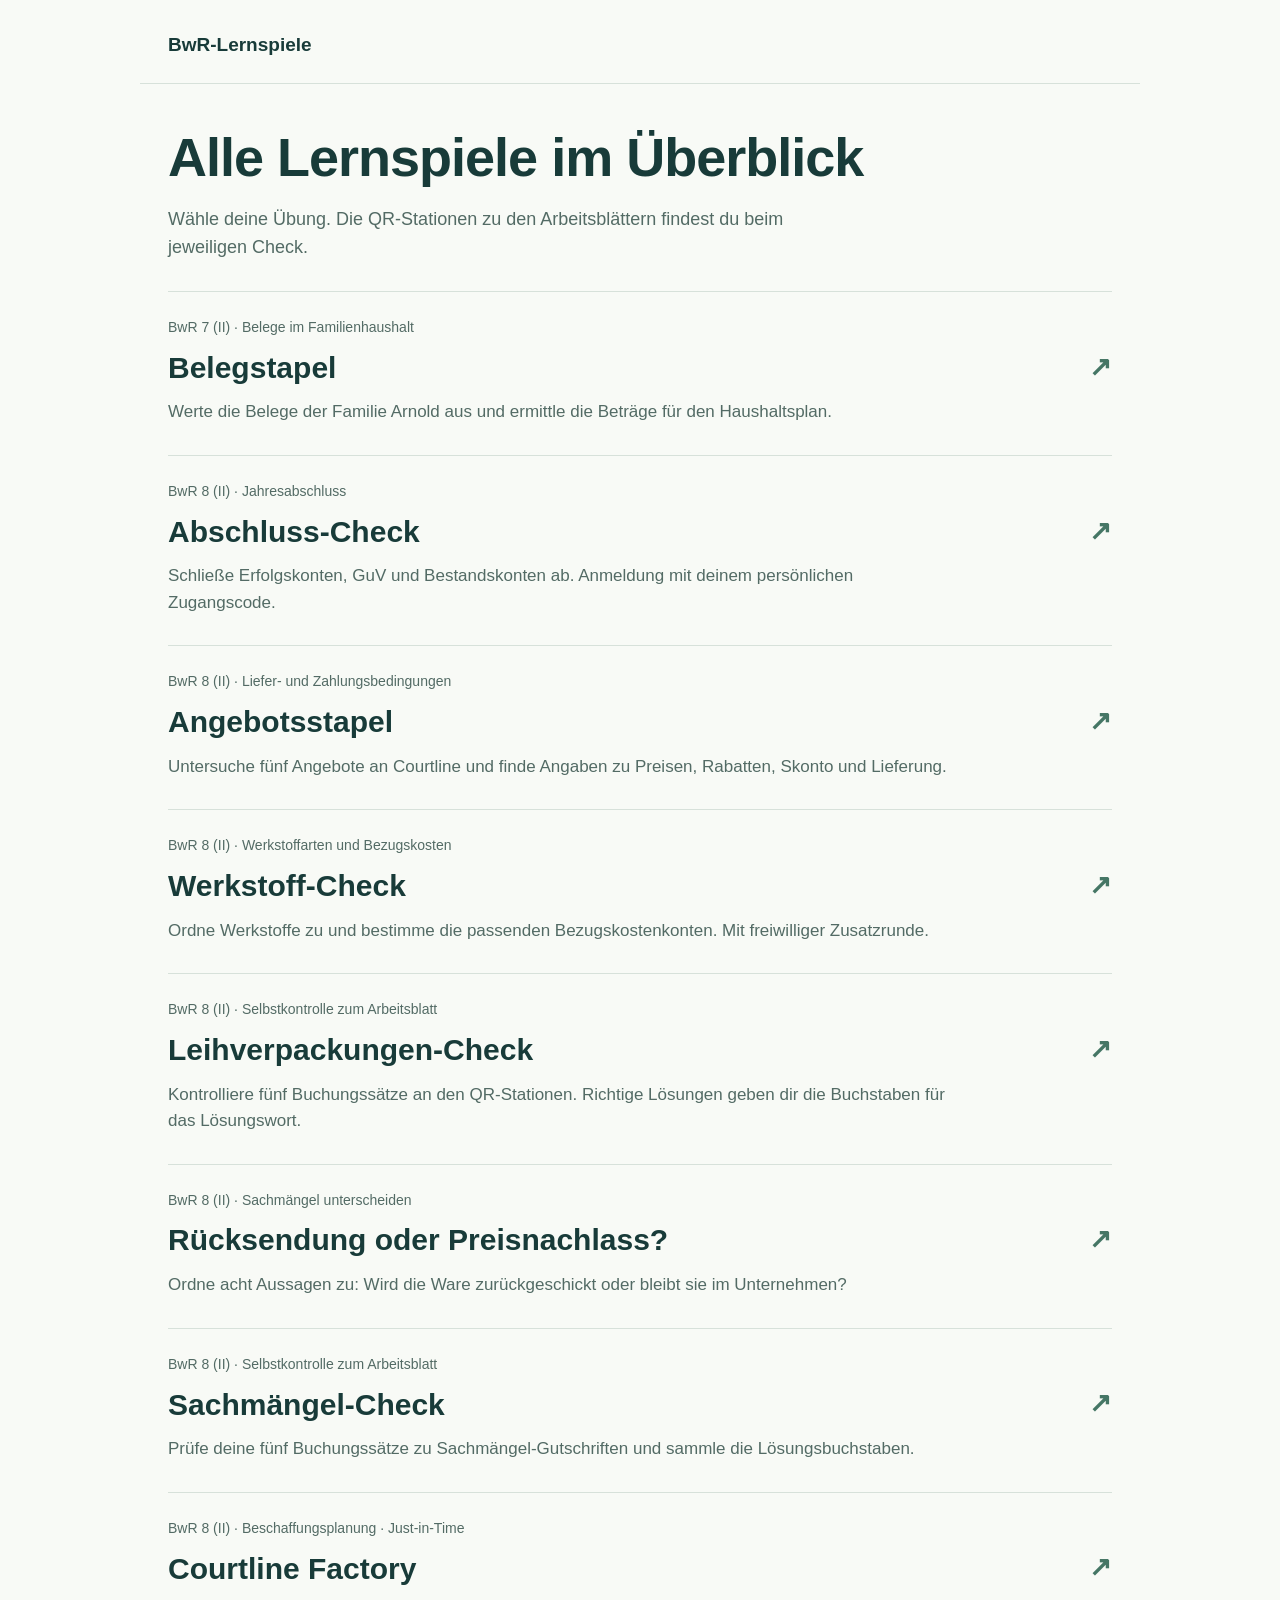
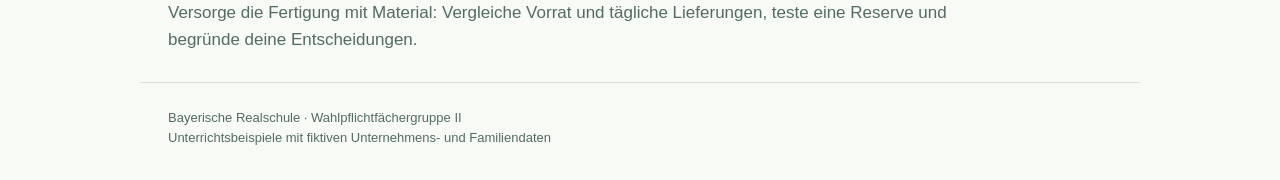
==== commit 70d228b6: "Add Courtline Factory Just-in-Time lesson game and overview links" ====
--- a/index.html
+++ b/index.html
@@ -2,4 +2,4 @@
 <html lang="de"><head><meta charset="utf-8"><meta name="viewport" content="width=device-width,initial-scale=1"><meta name="description" content="Alle BwR-Lernspiele im Überblick: Belege, Jahresabschluss, Einkauf, Werkstoffe, Leihverpackungen und Sachmängel."><meta name="theme-color" content="#183b39"><title>BwR-Lernspiele · Übersicht</title>
 <style>
 :root{--ink:#183b39;--muted:#536b65;--line:#d7e1da;--paper:#f8faf6}*{box-sizing:border-box}body{margin:0;background:var(--paper);color:var(--ink);font:18px/1.55 Arial,Helvetica,sans-serif}header,main,footer{max-width:1000px;margin:auto;padding:0 28px}header{padding-top:30px;padding-bottom:24px;border-bottom:1px solid var(--line)}.brand{font-size:19px;font-weight:700}.intro{padding:43px 0 29px}h1{font-size:clamp(36px,6vw,54px);line-height:1.12;margin:0 0 18px;letter-spacing:-1px}.intro p{color:var(--muted);margin:0;max-width:680px}ul{list-style:none;margin:0;padding:0}li{padding:25px 0 29px;border-top:1px solid var(--line)}.meta{font-size:14px;color:var(--muted);margin-bottom:7px}h2{font-size:clamp(23px,4vw,30px);line-height:1.25;margin:0 0 10px}a{color:var(--ink);text-decoration:none}h2 a{display:flex;justify-content:space-between;gap:20px;align-items:center;min-height:44px}h2 a span{font-size:27px;color:#457665}a:hover{text-decoration:underline;text-underline-offset:5px}a:focus-visible{outline:3px solid #b1762a;outline-offset:5px;border-radius:2px}li p{font-size:17px;color:var(--muted);max-width:790px;margin:0}footer{font-size:13px;color:var(--muted);padding-top:25px;padding-bottom:32px;border-top:1px solid var(--line)}@media(max-width:600px){header,main,footer{padding-left:20px;padding-right:20px}.intro{padding:30px 0 24px}li{padding:22px 0}.meta{font-size:13px}li p{font-size:16px}}
-</style></head><body><header><div class="brand">BwR-Lernspiele</div></header><main><section class="intro"><h1>Alle Lernspiele im Überblick</h1><p>Wähle deine Übung. Die QR-Stationen zu den Arbeitsblättern findest du beim jeweiligen Check.</p></section><ul aria-label="Lernspiele"><li><div class="meta">BwR 7 (II) · Belege im Familienhaushalt</div><h2><a href="belegstapel/">Belegstapel<span aria-hidden="true">↗</span></a></h2><p>Werte die Belege der Familie Arnold aus und ermittle die Beträge für den Haushaltsplan.</p></li><li><div class="meta">BwR 8 (II) · Jahresabschluss</div><h2><a href="abschluss-check/">Abschluss-Check<span aria-hidden="true">↗</span></a></h2><p>Schließe Erfolgskonten, GuV und Bestandskonten ab. Anmeldung mit deinem persönlichen Zugangscode.</p></li><li><div class="meta">BwR 8 (II) · Liefer- und Zahlungsbedingungen</div><h2><a href="angebotsstapel/">Angebotsstapel<span aria-hidden="true">↗</span></a></h2><p>Untersuche fünf Angebote an Courtline und finde Angaben zu Preisen, Rabatten, Skonto und Lieferung.</p></li><li><div class="meta">BwR 8 (II) · Werkstoffarten und Bezugskosten</div><h2><a href="werkstoff-check/">Werkstoff-Check<span aria-hidden="true">↗</span></a></h2><p>Ordne Werkstoffe zu und bestimme die passenden Bezugskostenkonten. Mit freiwilliger Zusatzrunde.</p></li><li><div class="meta">BwR 8 (II) · Selbstkontrolle zum Arbeitsblatt</div><h2><a href="leihverpackungen-check/">Leihverpackungen-Check<span aria-hidden="true">↗</span></a></h2><p>Kontrolliere fünf Buchungssätze an den QR-Stationen. Richtige Lösungen geben dir die Buchstaben für das Lösungswort.</p></li><li><div class="meta">BwR 8 (II) · Sachmängel unterscheiden</div><h2><a href="sachmaengel-zuordnung/">Rücksendung oder Preisnachlass?<span aria-hidden="true">↗</span></a></h2><p>Ordne acht Aussagen zu: Wird die Ware zurückgeschickt oder bleibt sie im Unternehmen?</p></li><li><div class="meta">BwR 8 (II) · Selbstkontrolle zum Arbeitsblatt</div><h2><a href="sachmaengel-check/">Sachmängel-Check<span aria-hidden="true">↗</span></a></h2><p>Prüfe deine fünf Buchungssätze zu Sachmängel-Gutschriften und sammle die Lösungsbuchstaben.</p></li></ul></main><footer>Bayerische Realschule · Wahlpflichtfächergruppe II<br>Unterrichtsbeispiele mit fiktiven Unternehmens- und Familiendaten</footer></body></html>+</style></head><body><header><div class="brand">BwR-Lernspiele</div></header><main><section class="intro"><h1>Alle Lernspiele im Überblick</h1><p>Wähle deine Übung. Die QR-Stationen zu den Arbeitsblättern findest du beim jeweiligen Check.</p></section><ul aria-label="Lernspiele"><li><div class="meta">BwR 7 (II) · Belege im Familienhaushalt</div><h2><a href="belegstapel/">Belegstapel<span aria-hidden="true">↗</span></a></h2><p>Werte die Belege der Familie Arnold aus und ermittle die Beträge für den Haushaltsplan.</p></li><li><div class="meta">BwR 8 (II) · Jahresabschluss</div><h2><a href="abschluss-check/">Abschluss-Check<span aria-hidden="true">↗</span></a></h2><p>Schließe Erfolgskonten, GuV und Bestandskonten ab. Anmeldung mit deinem persönlichen Zugangscode.</p></li><li><div class="meta">BwR 8 (II) · Liefer- und Zahlungsbedingungen</div><h2><a href="angebotsstapel/">Angebotsstapel<span aria-hidden="true">↗</span></a></h2><p>Untersuche fünf Angebote an Courtline und finde Angaben zu Preisen, Rabatten, Skonto und Lieferung.</p></li><li><div class="meta">BwR 8 (II) · Werkstoffarten und Bezugskosten</div><h2><a href="werkstoff-check/">Werkstoff-Check<span aria-hidden="true">↗</span></a></h2><p>Ordne Werkstoffe zu und bestimme die passenden Bezugskostenkonten. Mit freiwilliger Zusatzrunde.</p></li><li><div class="meta">BwR 8 (II) · Selbstkontrolle zum Arbeitsblatt</div><h2><a href="leihverpackungen-check/">Leihverpackungen-Check<span aria-hidden="true">↗</span></a></h2><p>Kontrolliere fünf Buchungssätze an den QR-Stationen. Richtige Lösungen geben dir die Buchstaben für das Lösungswort.</p></li><li><div class="meta">BwR 8 (II) · Sachmängel unterscheiden</div><h2><a href="sachmaengel-zuordnung/">Rücksendung oder Preisnachlass?<span aria-hidden="true">↗</span></a></h2><p>Ordne acht Aussagen zu: Wird die Ware zurückgeschickt oder bleibt sie im Unternehmen?</p></li><li><div class="meta">BwR 8 (II) · Selbstkontrolle zum Arbeitsblatt</div><h2><a href="sachmaengel-check/">Sachmängel-Check<span aria-hidden="true">↗</span></a></h2><p>Prüfe deine fünf Buchungssätze zu Sachmängel-Gutschriften und sammle die Lösungsbuchstaben.</p></li><li><div class="meta">BwR 8 (II) · Beschaffungsplanung · Just-in-Time</div><h2><a href="courtline-factory/">Courtline Factory<span aria-hidden="true">↗</span></a></h2><p>Versorge die Fertigung mit Material: Vergleiche Vorrat und tägliche Lieferungen, teste eine Reserve und begründe deine Entscheidungen.</p></li></ul></main><footer>Bayerische Realschule · Wahlpflichtfächergruppe II<br>Unterrichtsbeispiele mit fiktiven Unternehmens- und Familiendaten</footer></body></html>
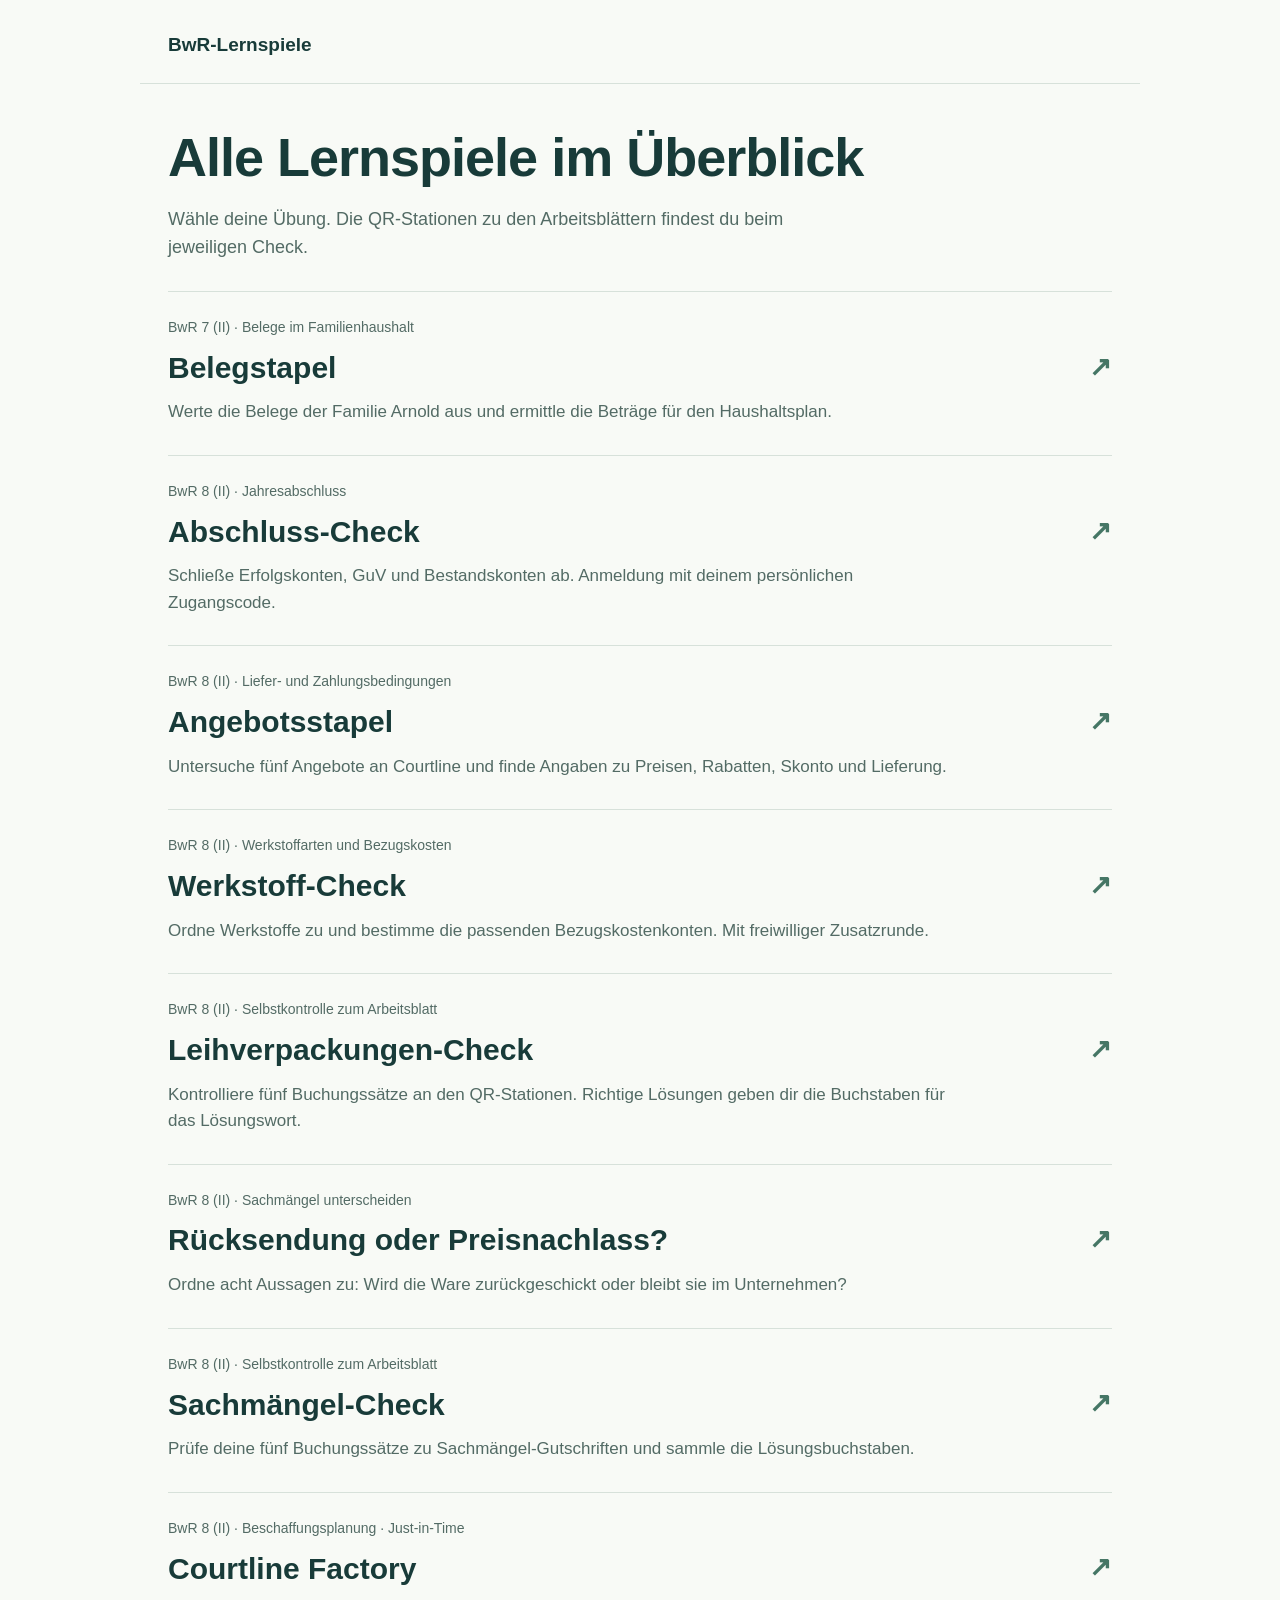
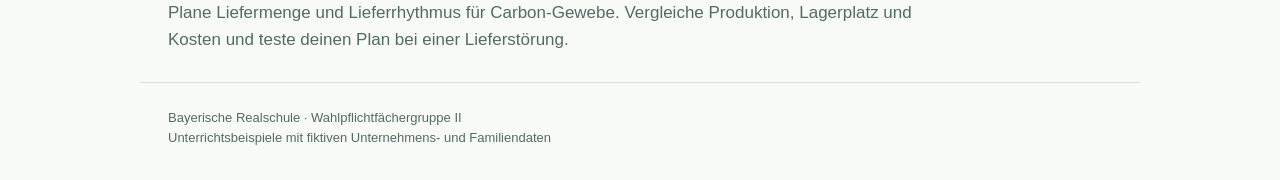
==== commit 19d2b038: "Rework Courtline Factory into monthly delivery planning simulation" ====
--- a/index.html
+++ b/index.html
@@ -2,4 +2,4 @@
 <html lang="de"><head><meta charset="utf-8"><meta name="viewport" content="width=device-width,initial-scale=1"><meta name="description" content="Alle BwR-Lernspiele im Überblick: Belege, Jahresabschluss, Einkauf, Werkstoffe, Leihverpackungen und Sachmängel."><meta name="theme-color" content="#183b39"><title>BwR-Lernspiele · Übersicht</title>
 <style>
 :root{--ink:#183b39;--muted:#536b65;--line:#d7e1da;--paper:#f8faf6}*{box-sizing:border-box}body{margin:0;background:var(--paper);color:var(--ink);font:18px/1.55 Arial,Helvetica,sans-serif}header,main,footer{max-width:1000px;margin:auto;padding:0 28px}header{padding-top:30px;padding-bottom:24px;border-bottom:1px solid var(--line)}.brand{font-size:19px;font-weight:700}.intro{padding:43px 0 29px}h1{font-size:clamp(36px,6vw,54px);line-height:1.12;margin:0 0 18px;letter-spacing:-1px}.intro p{color:var(--muted);margin:0;max-width:680px}ul{list-style:none;margin:0;padding:0}li{padding:25px 0 29px;border-top:1px solid var(--line)}.meta{font-size:14px;color:var(--muted);margin-bottom:7px}h2{font-size:clamp(23px,4vw,30px);line-height:1.25;margin:0 0 10px}a{color:var(--ink);text-decoration:none}h2 a{display:flex;justify-content:space-between;gap:20px;align-items:center;min-height:44px}h2 a span{font-size:27px;color:#457665}a:hover{text-decoration:underline;text-underline-offset:5px}a:focus-visible{outline:3px solid #b1762a;outline-offset:5px;border-radius:2px}li p{font-size:17px;color:var(--muted);max-width:790px;margin:0}footer{font-size:13px;color:var(--muted);padding-top:25px;padding-bottom:32px;border-top:1px solid var(--line)}@media(max-width:600px){header,main,footer{padding-left:20px;padding-right:20px}.intro{padding:30px 0 24px}li{padding:22px 0}.meta{font-size:13px}li p{font-size:16px}}
-</style></head><body><header><div class="brand">BwR-Lernspiele</div></header><main><section class="intro"><h1>Alle Lernspiele im Überblick</h1><p>Wähle deine Übung. Die QR-Stationen zu den Arbeitsblättern findest du beim jeweiligen Check.</p></section><ul aria-label="Lernspiele"><li><div class="meta">BwR 7 (II) · Belege im Familienhaushalt</div><h2><a href="belegstapel/">Belegstapel<span aria-hidden="true">↗</span></a></h2><p>Werte die Belege der Familie Arnold aus und ermittle die Beträge für den Haushaltsplan.</p></li><li><div class="meta">BwR 8 (II) · Jahresabschluss</div><h2><a href="abschluss-check/">Abschluss-Check<span aria-hidden="true">↗</span></a></h2><p>Schließe Erfolgskonten, GuV und Bestandskonten ab. Anmeldung mit deinem persönlichen Zugangscode.</p></li><li><div class="meta">BwR 8 (II) · Liefer- und Zahlungsbedingungen</div><h2><a href="angebotsstapel/">Angebotsstapel<span aria-hidden="true">↗</span></a></h2><p>Untersuche fünf Angebote an Courtline und finde Angaben zu Preisen, Rabatten, Skonto und Lieferung.</p></li><li><div class="meta">BwR 8 (II) · Werkstoffarten und Bezugskosten</div><h2><a href="werkstoff-check/">Werkstoff-Check<span aria-hidden="true">↗</span></a></h2><p>Ordne Werkstoffe zu und bestimme die passenden Bezugskostenkonten. Mit freiwilliger Zusatzrunde.</p></li><li><div class="meta">BwR 8 (II) · Selbstkontrolle zum Arbeitsblatt</div><h2><a href="leihverpackungen-check/">Leihverpackungen-Check<span aria-hidden="true">↗</span></a></h2><p>Kontrolliere fünf Buchungssätze an den QR-Stationen. Richtige Lösungen geben dir die Buchstaben für das Lösungswort.</p></li><li><div class="meta">BwR 8 (II) · Sachmängel unterscheiden</div><h2><a href="sachmaengel-zuordnung/">Rücksendung oder Preisnachlass?<span aria-hidden="true">↗</span></a></h2><p>Ordne acht Aussagen zu: Wird die Ware zurückgeschickt oder bleibt sie im Unternehmen?</p></li><li><div class="meta">BwR 8 (II) · Selbstkontrolle zum Arbeitsblatt</div><h2><a href="sachmaengel-check/">Sachmängel-Check<span aria-hidden="true">↗</span></a></h2><p>Prüfe deine fünf Buchungssätze zu Sachmängel-Gutschriften und sammle die Lösungsbuchstaben.</p></li><li><div class="meta">BwR 8 (II) · Beschaffungsplanung · Just-in-Time</div><h2><a href="courtline-factory/">Courtline Factory<span aria-hidden="true">↗</span></a></h2><p>Versorge die Fertigung mit Material: Vergleiche Vorrat und tägliche Lieferungen, teste eine Reserve und begründe deine Entscheidungen.</p></li></ul></main><footer>Bayerische Realschule · Wahlpflichtfächergruppe II<br>Unterrichtsbeispiele mit fiktiven Unternehmens- und Familiendaten</footer></body></html>+</style></head><body><header><div class="brand">BwR-Lernspiele</div></header><main><section class="intro"><h1>Alle Lernspiele im Überblick</h1><p>Wähle deine Übung. Die QR-Stationen zu den Arbeitsblättern findest du beim jeweiligen Check.</p></section><ul aria-label="Lernspiele"><li><div class="meta">BwR 7 (II) · Belege im Familienhaushalt</div><h2><a href="belegstapel/">Belegstapel<span aria-hidden="true">↗</span></a></h2><p>Werte die Belege der Familie Arnold aus und ermittle die Beträge für den Haushaltsplan.</p></li><li><div class="meta">BwR 8 (II) · Jahresabschluss</div><h2><a href="abschluss-check/">Abschluss-Check<span aria-hidden="true">↗</span></a></h2><p>Schließe Erfolgskonten, GuV und Bestandskonten ab. Anmeldung mit deinem persönlichen Zugangscode.</p></li><li><div class="meta">BwR 8 (II) · Liefer- und Zahlungsbedingungen</div><h2><a href="angebotsstapel/">Angebotsstapel<span aria-hidden="true">↗</span></a></h2><p>Untersuche fünf Angebote an Courtline und finde Angaben zu Preisen, Rabatten, Skonto und Lieferung.</p></li><li><div class="meta">BwR 8 (II) · Werkstoffarten und Bezugskosten</div><h2><a href="werkstoff-check/">Werkstoff-Check<span aria-hidden="true">↗</span></a></h2><p>Ordne Werkstoffe zu und bestimme die passenden Bezugskostenkonten. Mit freiwilliger Zusatzrunde.</p></li><li><div class="meta">BwR 8 (II) · Selbstkontrolle zum Arbeitsblatt</div><h2><a href="leihverpackungen-check/">Leihverpackungen-Check<span aria-hidden="true">↗</span></a></h2><p>Kontrolliere fünf Buchungssätze an den QR-Stationen. Richtige Lösungen geben dir die Buchstaben für das Lösungswort.</p></li><li><div class="meta">BwR 8 (II) · Sachmängel unterscheiden</div><h2><a href="sachmaengel-zuordnung/">Rücksendung oder Preisnachlass?<span aria-hidden="true">↗</span></a></h2><p>Ordne acht Aussagen zu: Wird die Ware zurückgeschickt oder bleibt sie im Unternehmen?</p></li><li><div class="meta">BwR 8 (II) · Selbstkontrolle zum Arbeitsblatt</div><h2><a href="sachmaengel-check/">Sachmängel-Check<span aria-hidden="true">↗</span></a></h2><p>Prüfe deine fünf Buchungssätze zu Sachmängel-Gutschriften und sammle die Lösungsbuchstaben.</p></li><li><div class="meta">BwR 8 (II) · Beschaffungsplanung · Just-in-Time</div><h2><a href="courtline-factory/">Courtline Factory<span aria-hidden="true">↗</span></a></h2><p>Plane Liefermenge und Lieferrhythmus für Carbon-Gewebe. Vergleiche Produktion, Lagerplatz und Kosten und teste deinen Plan bei einer Lieferstörung.</p></li></ul></main><footer>Bayerische Realschule · Wahlpflichtfächergruppe II<br>Unterrichtsbeispiele mit fiktiven Unternehmens- und Familiendaten</footer></body></html>
